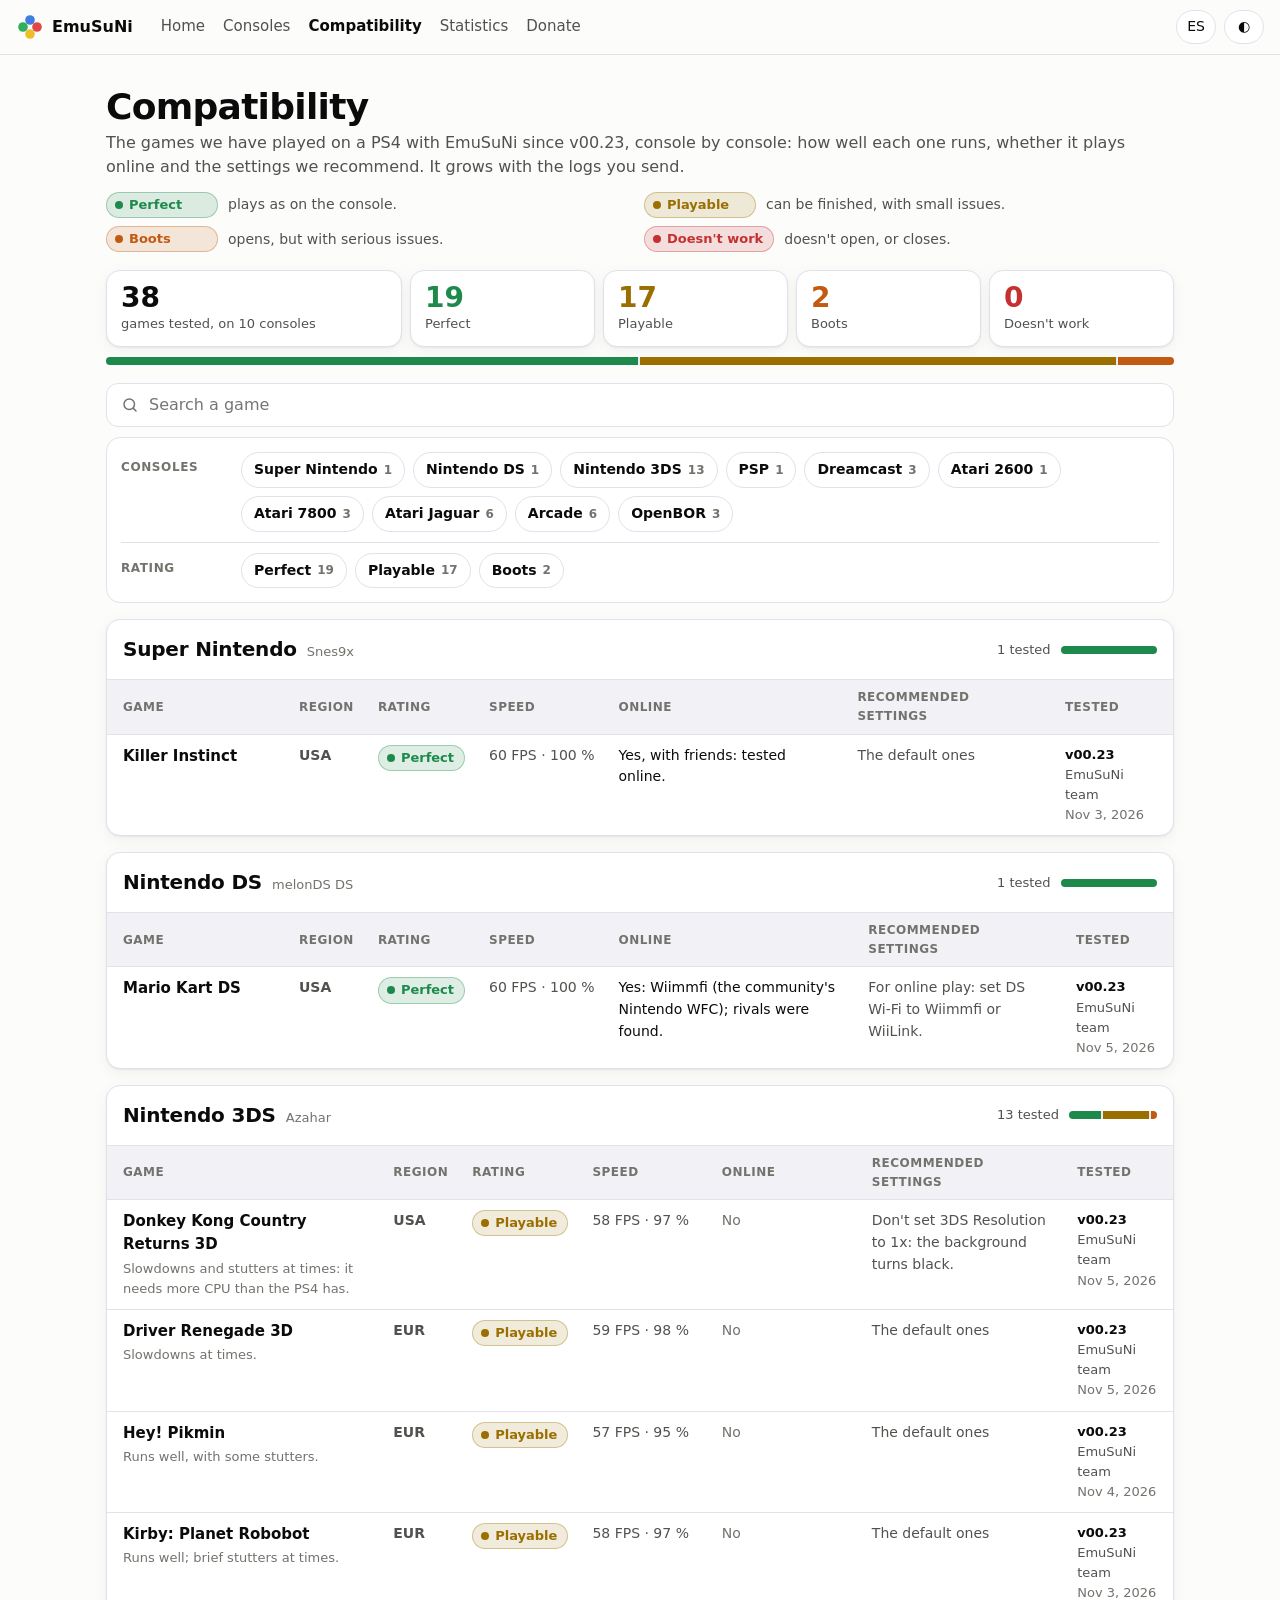
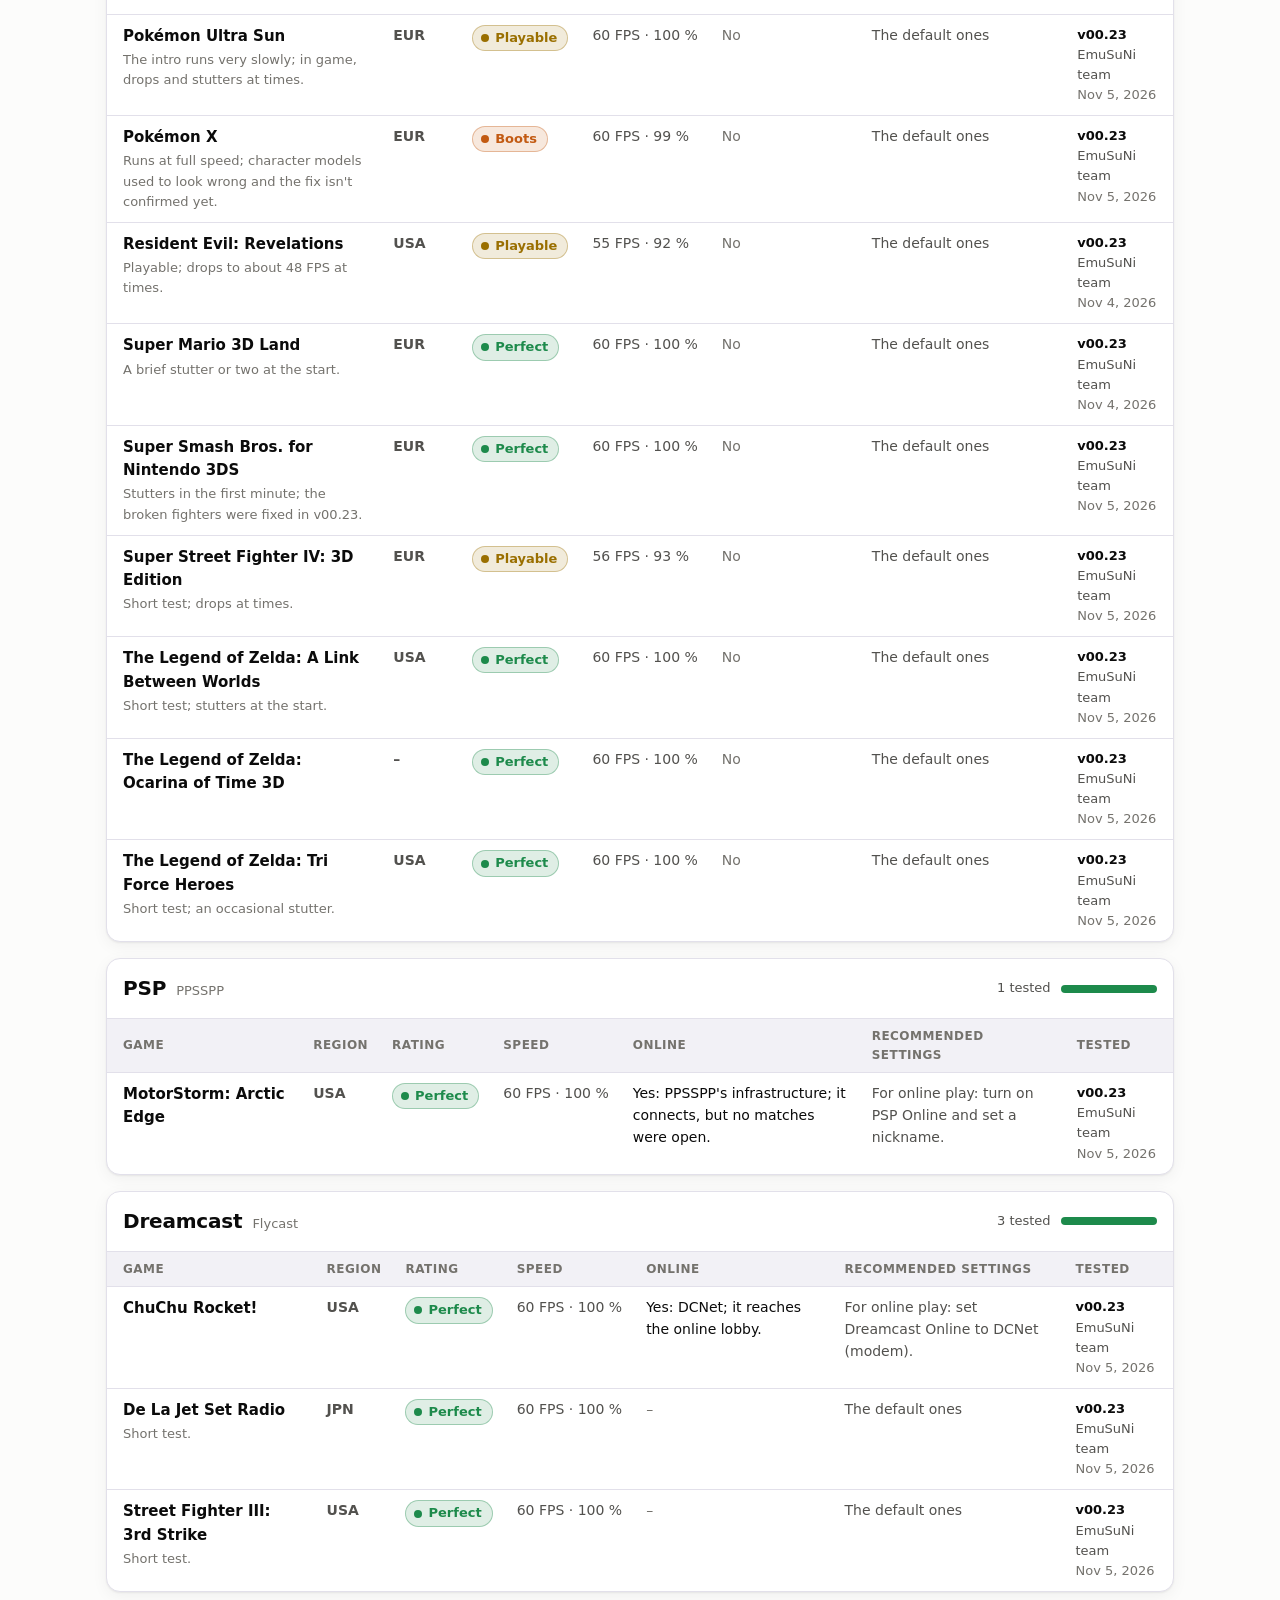
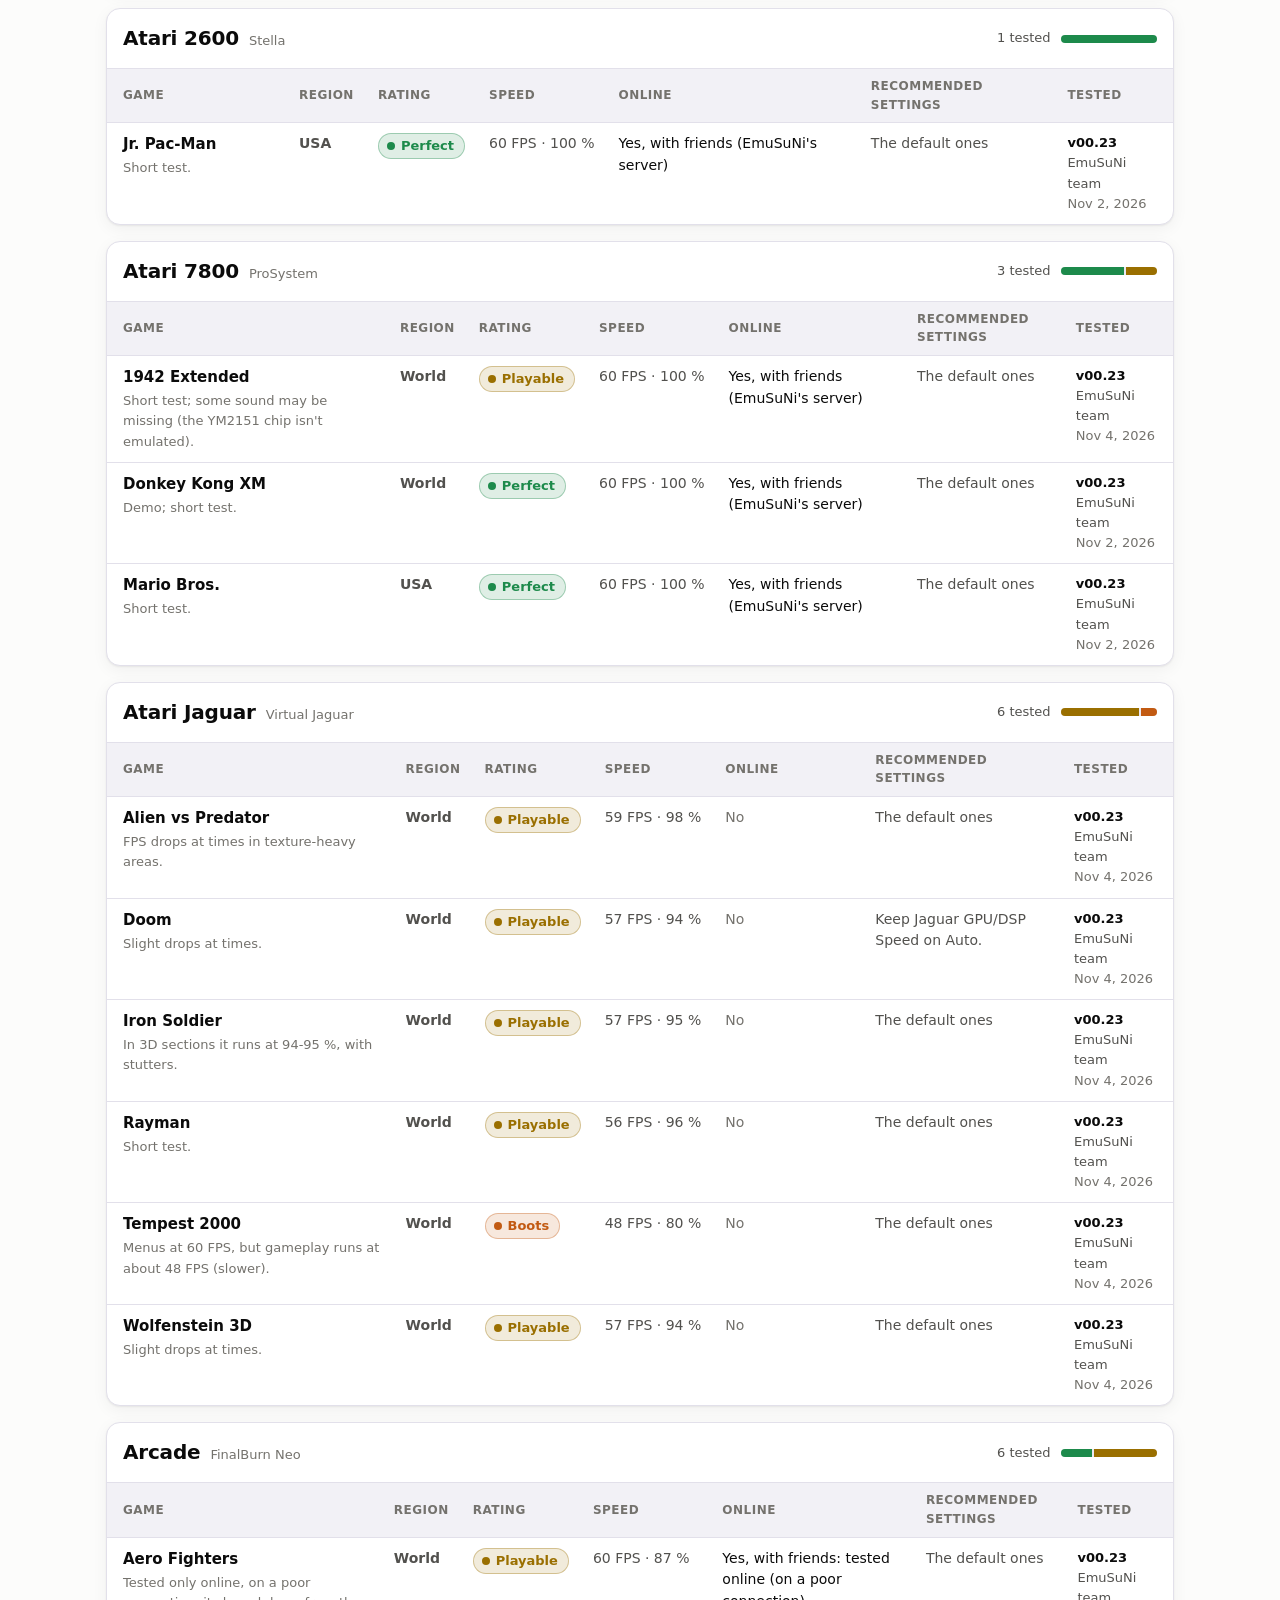
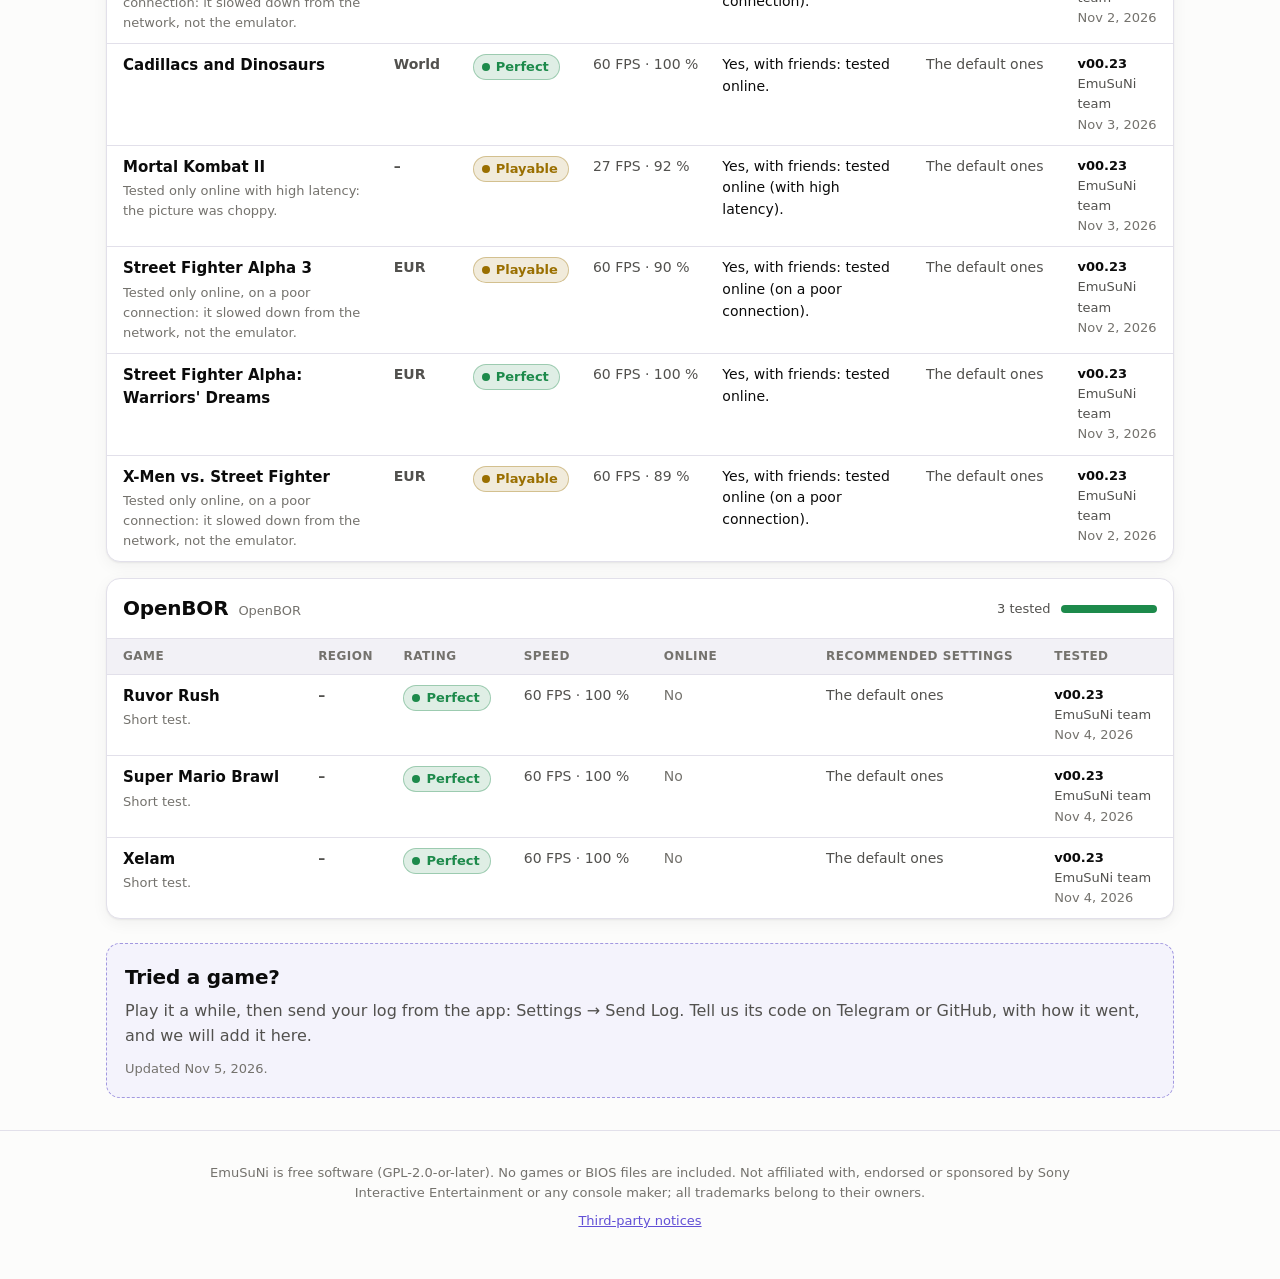
==== compat.html @ 51555253 "Website for v00.23: console by console, every feature, Compatibility page Co-Authored-By: Claude Opu" ====
<!doctype html>
<html lang="en">
<head>
  <meta charset="utf-8">
  <meta name="viewport" content="width=device-width, initial-scale=1">
  <title>EmuSuNi compatibility</title>
  <meta name="description" content="Which games EmuSuNi plays well on a PS4, console by console: tested games, their region, a rating and the recommended settings.">
  <meta name="color-scheme" content="light dark">
  <link rel="icon" href="favicon.svg" type="image/svg+xml">
  <link rel="stylesheet" href="style.css">
</head>
<body>
  <a class="skip" href="#main" data-i18n="skip">Skip to content</a>
  <header class="top">
    <a class="brand" href="./" aria-label="EmuSuNi">
      <svg class="logo" viewBox="0 0 64 64" aria-hidden="true"><circle cx="32" cy="16" r="11" fill="#3f7de0"/><circle cx="16" cy="32" r="11" fill="#2fae5e"/><circle cx="48" cy="32" r="11" fill="#e04848"/><circle cx="32" cy="48" r="11" fill="#eebd2a"/></svg>
      <span>EmuSuNi</span>
    </a>
    <nav class="nav" aria-label="Pages">
      <a href="./" data-i18n="nav_home">Home</a>
      <a href="./#systems" data-i18n="nav_systems">Consoles</a>
      <a href="compat.html" class="tab active" aria-current="page" data-i18n="nav_compat">Compatibility</a>
      <a href="stats.html" class="tab" data-i18n="nav_stats">Statistics</a>
      <a href="./#donate" data-i18n="nav_donate">Donate</a>
    </nav>
    <div class="switches">
      <button type="button" id="lang" class="pill" aria-label="Español / English">ES</button>
      <button type="button" id="theme" class="pill" aria-label="Light or dark">◐</button>
    </div>
  </header>

  <main id="main" class="compat-page">
    <section class="band">
      <h1 class="page-title" data-i18n="cp_title">Compatibility</h1>
      <p class="note" data-i18n="cp_sub">The games we have played on a PS4 with EmuSuNi, console by console.</p>
      <ul class="cp-legend" aria-label="Ratings">
        <li><span class="cp-badge perfect" data-i18n="cp_r_perfect">Perfect</span><span data-i18n="cp_d_perfect">Plays as on the console.</span></li>
        <li><span class="cp-badge playable" data-i18n="cp_r_playable">Playable</span><span data-i18n="cp_d_playable">Can be finished, with small issues.</span></li>
        <li><span class="cp-badge boots" data-i18n="cp_r_boots">Boots</span><span data-i18n="cp_d_boots">Opens, with serious issues.</span></li>
        <li><span class="cp-badge broken" data-i18n="cp_r_broken">Doesn't work</span><span data-i18n="cp_d_broken">Doesn't open, or closes.</span></li>
      </ul>
      <div class="cp-summary" id="cp-summary" aria-live="polite"></div>
      <div class="cp-tools">
        <label class="cp-search">
          <svg viewBox="0 0 24 24" aria-hidden="true"><circle cx="11" cy="11" r="7"/><path d="M20 20l-3.5-3.5"/></svg>
          <input type="search" id="cp-q" autocomplete="off" data-i18n-placeholder="cp_search" placeholder="Search a game">
        </label>
        <div class="cp-filters">
          <div class="cp-frow"><span class="cp-flabel" data-i18n="cp_f_consoles">Consoles</span><div class="sys-filters" id="cp-consoles" role="group"></div></div>
          <div class="cp-frow"><span class="cp-flabel" data-i18n="cp_f_ratings">Rating</span><div class="sys-filters" id="cp-ratings" role="group"></div></div>
          <button type="button" class="cp-clear" id="cp-clear" hidden data-i18n="cp_clear">Clear filters</button>
        </div>
      </div>
      <p class="note notice" id="cp-state" data-i18n="cp_loading">Loading…</p>
      <div id="cp-list" class="cp-list"></div>
      <div class="cp-help">
        <h2 data-i18n="cp_help_title">Tried a game?</h2>
        <p data-i18n="cp_help">Play it a while, then send your log from the app: Settings → Send Log. Tell us its code on Telegram or GitHub, with how it went, and we will add it here.</p>
        <p class="note small" id="cp-updated"></p>
      </div>
    </section>
  </main>

  <footer class="foot">
    <p data-i18n="disclaimer">EmuSuNi is free software (GPL-2.0-or-later). No games or BIOS files are included. Not affiliated with Sony.</p>
    <p>
      <a href="https://github.com/arturofuentes1988/EmuSuNi/blob/main/THIRD_PARTY_NOTICES.md" data-i18n="notices">Third-party notices</a>
    </p>
  </footer>
  <script src="strings.js" defer></script>
  <script src="common.js" defer></script>
  <script src="compat.js" defer></script>
</body>
</html>
---- style.css ----
/* EmuSuNi's page: mobile first, light and dark (the system's, or the ◐ button's), no web fonts. */
:root {
  color-scheme: light;
  --bg: #fcfcfb;
  --bg-2: #f2f1f6;
  --card: #ffffff;
  --line: #e2e0ea;
  --text: #0b0b0b;
  --text-2: #52514e;
  --muted: #74726d;
  --accent: #6250d6;       /* buttons, links, the charts' one series (validated: contrast >= 3:1) */
  --accent-ink: #ffffff;
  --track: #ebe9f3;
  --shadow: 0 1px 2px rgb(0 0 0 / 6%), 0 4px 16px rgb(0 0 0 / 5%);
}
@media (prefers-color-scheme: dark) {
  :root:not([data-theme="light"]) {
    color-scheme: dark;
    --bg: #121216;
    --bg-2: #18181d;
    --card: #1a1a19;
    --line: #2c2b33;
    --text: #f0efec;
    --text-2: #c3c2b7;
    --muted: #9a998f;
    --accent: #9085e9;
    --accent-ink: #0b0b0b;
    --track: #2a2930;
    --shadow: none;
  }
}
:root[data-theme="dark"] {
  color-scheme: dark;
  --bg: #121216;
  --bg-2: #18181d;
  --card: #1a1a19;
  --line: #2c2b33;
  --text: #f0efec;
  --text-2: #c3c2b7;
  --muted: #9a998f;
  --accent: #9085e9;
  --accent-ink: #0b0b0b;
  --track: #2a2930;
  --shadow: none;
}

* { box-sizing: border-box; }
html { scroll-behavior: smooth; }
body {
  margin: 0;
  background: var(--bg);
  color: var(--text);
  font: 16px/1.55 system-ui, -apple-system, "Segoe UI", Roboto, "Helvetica Neue", Arial, sans-serif;
  -webkit-text-size-adjust: 100%;
}
a { color: var(--accent); }
img { max-width: 100%; height: auto; display: block; }
code { font: 0.9em ui-monospace, SFMono-Regular, Menlo, Consolas, monospace; background: var(--bg-2); padding: 0.1em 0.3em; border-radius: 4px; overflow-wrap: anywhere; }
.skip { position: absolute; left: -999px; }
.skip:focus { left: 16px; top: 8px; z-index: 10; background: var(--card); padding: 8px; }

/* Header */
.top {
  position: sticky; top: 0; z-index: 5;
  display: flex; align-items: center; gap: 12px;
  padding: 10px 16px;
  background: color-mix(in srgb, var(--bg) 88%, transparent);
  backdrop-filter: blur(8px);
  border-bottom: 1px solid var(--line);
}
.brand { display: flex; align-items: center; gap: 8px; color: var(--text); text-decoration: none; font-weight: 700; }
.logo { width: 28px; height: 28px; }
.nav { display: none; gap: 18px; margin-left: 16px; }
.nav a { color: var(--text-2); text-decoration: none; font-size: 15px; }
.nav a:hover { color: var(--text); }
.switches { margin-left: auto; display: flex; gap: 8px; }
.pill {
  min-width: 40px; height: 34px; padding: 0 10px;
  border: 1px solid var(--line); border-radius: 999px;
  background: var(--card); color: var(--text); font: inherit; font-size: 14px; cursor: pointer;
}
.pill:focus-visible, .button:focus-visible, .more:focus-visible { outline: 2px solid var(--accent); outline-offset: 2px; }

/* Hero */
.hero { text-align: center; padding: 40px 16px 32px; max-width: 760px; margin: 0 auto; }
.hero-logo { width: 88px; height: 88px; margin: 0 auto 4px; filter: drop-shadow(0 6px 18px rgb(98 80 214 / 25%)); }
h1 { font-size: 44px; line-height: 1.1; margin: 8px 0; letter-spacing: -0.02em; }
.tagline { font-size: 20px; font-weight: 600; margin: 8px 0; }
.sub { color: var(--text-2); margin: 8px 0 20px; }
.cta { display: flex; flex-wrap: wrap; justify-content: center; gap: 12px; }
.button {
  display: inline-flex; align-items: center; gap: 6px;
  padding: 12px 22px; border-radius: 12px;
  background: var(--accent); color: var(--accent-ink);
  font-weight: 700; text-decoration: none; font-size: 18px;
}
.button.ghost { background: transparent; color: var(--text); border: 1px solid var(--line); font-weight: 600; }
.meta { color: var(--muted); font-size: 14px; margin-top: 12px; }
.meta span + span::before { content: " · "; }

/* Sections */
.band { padding: 32px 16px; max-width: 1100px; margin: 0 auto; }
h2 { font-size: 28px; margin: 0 0 16px; letter-spacing: -0.01em; }
h3 { font-size: 18px; margin: 0 0 8px; }
.cards { display: grid; gap: 12px; grid-template-columns: 1fr; }
.card, .panel, .tile {
  background: var(--card); border: 1px solid var(--line); border-radius: 14px; box-shadow: var(--shadow);
}
.card { padding: 16px; }
.card p { margin: 0; color: var(--text-2); font-size: 15px; }
.consoles-title { margin-top: 24px; }
.consoles { list-style: none; padding: 0; margin: 0; display: grid; gap: 8px; grid-template-columns: repeat(2, minmax(0, 1fr)); }
.consoles li {
  background: var(--bg-2); border-radius: 10px; padding: 8px 10px; font-size: 14px;
  display: flex; flex-direction: column;
}
.consoles li b { font-size: 15px; }
.consoles li span { color: var(--muted); font-size: 12px; }
.shots { display: grid; gap: 12px; grid-template-columns: 1fr; }
.shots figure { margin: 0; }
.shots img { border-radius: 12px; border: 1px solid var(--line); }
.shots figcaption { color: var(--muted); font-size: 14px; margin-top: 6px; }

/* Statistics */
.note { color: var(--text-2); margin: 0 0 12px; }
.note.small { font-size: 13px; color: var(--muted); margin-top: 12px; }
.tiles { display: grid; gap: 12px; grid-template-columns: 1fr; margin-bottom: 12px; }
.tile { padding: 16px; display: flex; flex-direction: column; }
.tile-value { font-size: 40px; font-weight: 800; line-height: 1.1; font-variant-numeric: tabular-nums; }
.tile-label { color: var(--text-2); font-size: 14px; }
.grid { display: grid; gap: 12px; grid-template-columns: 1fr; }
.panel { padding: 16px; min-width: 0; }
.bars { list-style: none; padding: 0; margin: 0; }
.bars li { display: grid; grid-template-columns: minmax(0, 1fr) auto; gap: 2px 8px; align-items: center; padding: 5px 0; font-size: 14px; }
.bars .label { overflow: hidden; text-overflow: ellipsis; white-space: nowrap; }
.bars .value { color: var(--text-2); font-variant-numeric: tabular-nums; }
.bars .track { display: block; grid-column: 1 / -1; height: 8px; background: var(--track); border-radius: 4px; overflow: hidden; }
.bars .fill { display: block; height: 100%; background: var(--accent); border-radius: 0 4px 4px 0; min-width: 2px; }
.games { margin: 0; padding-left: 22px; }
.games li { padding: 4px 0; font-size: 14px; }
.games .console { color: var(--muted); font-size: 12px; margin-left: 4px; }
.games .hours { color: var(--text-2); font-variant-numeric: tabular-nums; float: right; }
.more { margin-top: 8px; background: none; border: 1px solid var(--line); color: var(--text); border-radius: 8px; padding: 6px 12px; font: inherit; font-size: 14px; cursor: pointer; }
.empty { color: var(--muted); font-size: 14px; margin: 4px 0; }
table.rooms { width: 100%; border-collapse: collapse; font-size: 14px; }
table.rooms th, table.rooms td { text-align: left; padding: 6px 4px; border-bottom: 1px solid var(--line); }
table.rooms th { color: var(--muted); font-weight: 600; font-size: 12px; }
.chart { position: relative; width: 100%; }
.chart svg { display: block; width: 100%; height: auto; overflow: visible; }
.chart .grid-line { stroke: var(--line); stroke-width: 1; }
.chart .axis-text { fill: var(--muted); font-size: 11px; }
.chart .line { fill: none; stroke: var(--accent); stroke-width: 2; stroke-linejoin: round; stroke-linecap: round; }
.chart .area { fill: var(--accent); opacity: 0.12; }
.chart .dot { fill: var(--accent); stroke: var(--card); stroke-width: 2; }
.chart .cross { stroke: var(--muted); stroke-width: 1; stroke-dasharray: 3 3; }
.tooltip {
  position: fixed; z-index: 20; pointer-events: none;
  background: var(--card); color: var(--text); border: 1px solid var(--line); border-radius: 8px;
  padding: 6px 10px; font-size: 13px; box-shadow: var(--shadow); white-space: nowrap;
}

/* Install, FAQ, footer */
.steps { padding-left: 22px; margin: 0; }
.steps li { margin: 8px 0; }
.warning { background: var(--bg-2); border-left: 4px solid var(--accent); padding: 10px 14px; border-radius: 8px; }
details { background: var(--card); border: 1px solid var(--line); border-radius: 12px; padding: 12px 16px; margin: 8px 0; }
summary { cursor: pointer; font-weight: 600; }
details p { color: var(--text-2); margin: 8px 0 0; }
.links { margin-top: 16px; }
.donate { text-align: center; }
.donate > p { max-width: 640px; margin: 8px auto 16px; }
.donate .donate-note { color: var(--muted); font-size: 14px; margin-top: 12px; }
.donate .donate-sub { font-size: 18px; margin: 28px 0 12px; }
.foot { border-top: 1px solid var(--line); padding: 24px 16px 40px; color: var(--muted); font-size: 13px; text-align: center; }
.foot p { max-width: 900px; margin: 8px auto; }

@media (min-width: 640px) {
  .cards { grid-template-columns: repeat(2, minmax(0, 1fr)); }
  .consoles { grid-template-columns: repeat(4, minmax(0, 1fr)); }
  .tiles { grid-template-columns: repeat(3, minmax(0, 1fr)); }
  .shots { grid-template-columns: repeat(3, minmax(0, 1fr)); }
  h1 { font-size: 56px; }
}
@media (min-width: 900px) {
  .nav { display: flex; }
  .cards { grid-template-columns: repeat(4, minmax(0, 1fr)); }
  .consoles { grid-template-columns: repeat(5, minmax(0, 1fr)); }
  .grid { grid-template-columns: repeat(2, minmax(0, 1fr)); }
  .panel.wide { grid-column: 1 / -1; }
}
@media (prefers-reduced-motion: reduce) { html { scroll-behavior: auto; } }
@media (forced-colors: active) { .bars .fill { background: CanvasText; } }

/* ---- 00.23: the statistics page, the Online tab's rankings and profiles ---- */
.sr { position: absolute; width: 1px; height: 1px; overflow: hidden; clip: rect(0 0 0 0); white-space: nowrap; }
.nav a.tab.active { color: var(--text); font-weight: 700; }
.nav-mobile { display: inline-flex; align-items: center; text-decoration: none; color: var(--text); font-size: 14px; }
@media (min-width: 900px) { .nav-mobile { display: none; } }
a.tile { text-decoration: none; color: var(--text); }
a.tile:hover { border-color: var(--accent); }
.more-link { text-align: center; margin: 12px 0 0; }
.more-link a { font-weight: 600; text-decoration: none; }
.page-title { font-size: 36px; margin: 0 0 4px; }
.notice:empty { display: none; }
.panel h2 { font-size: 18px; margin: 0 0 10px; }
.panel h2.second { margin-top: 20px; }
.panel h3 { font-size: 15px; margin: 16px 0 6px; color: var(--text-2); }
.band.grid { display: grid; gap: 12px; grid-template-columns: 1fr; padding-top: 0; }
.panel-head { display: flex; flex-wrap: wrap; align-items: center; justify-content: space-between; gap: 8px; margin-bottom: 8px; }
.panel-head h2 { margin: 0; }
.segmented { display: inline-flex; border: 1px solid var(--line); border-radius: 10px; overflow: hidden; }
.seg { background: var(--card); color: var(--text-2); border: 0; padding: 6px 12px; font: inherit; font-size: 14px; cursor: pointer; }
.seg + .seg { border-left: 1px solid var(--line); }
.seg.on { background: var(--accent); color: var(--accent-ink); }
.seg:focus-visible, .choice:focus-visible, .code-input:focus-visible { outline: 2px solid var(--accent); outline-offset: 2px; }
.choice { margin: 4px 0 10px; padding: 6px 10px; border-radius: 8px; border: 1px solid var(--line); background: var(--card); color: var(--text); font: inherit; max-width: 100%; }
.chip { display: inline-block; padding: 2px 8px; border-radius: 999px; font-size: 12px; background: var(--track); color: var(--text-2); }
.chip.playing { background: var(--accent); color: var(--accent-ink); }
table.ranking td.rank { color: var(--muted); width: 2em; font-variant-numeric: tabular-nums; }
.chart .bar { fill: var(--accent); }
.map svg { display: block; width: 100%; height: auto; }
.map .country { fill: var(--track); stroke: var(--card); stroke-width: 0.6; }
.map .country.on { fill: var(--accent); }
.map .country.s1 { fill-opacity: 0.25; }
.map .country.s2 { fill-opacity: 0.42; }
.map .country.s3 { fill-opacity: 0.6; }
.map .country.s4 { fill-opacity: 0.8; }
.map .country.s5 { fill-opacity: 1; }
.map .country:hover { stroke: var(--text); stroke-width: 1; }
.legend { display: flex; align-items: center; gap: 8px; font-size: 12px; color: var(--muted); margin-top: 6px; }
.legend .ramp { width: 120px; height: 8px; border-radius: 4px; background: linear-gradient(90deg, color-mix(in srgb, var(--accent) 25%, var(--card)), var(--accent)); }
.code-form { display: flex; gap: 8px; flex-wrap: wrap; margin: 8px 0 12px; }
.code-input { flex: 1 1 220px; min-width: 0; padding: 10px 12px; border-radius: 10px; border: 1px solid var(--line); background: var(--card); color: var(--text); font: 600 16px ui-monospace, SFMono-Regular, Menlo, Consolas, monospace; letter-spacing: 0.05em; text-transform: uppercase; }
.button.small { padding: 10px 18px; font-size: 16px; border: 0; cursor: pointer; }
.profile-head { display: flex; flex-direction: column; gap: 2px; margin-bottom: 12px; }
.profile-head strong { font-size: 20px; }
.tiles.five { grid-template-columns: repeat(2, minmax(0, 1fr)); }
.tiles.five .tile-value { font-size: 30px; }
@media (min-width: 640px) { .tiles.five { grid-template-columns: repeat(3, minmax(0, 1fr)); } }
@media (min-width: 900px) {
  .band.grid { grid-template-columns: repeat(2, minmax(0, 1fr)); }
  .band.grid .panel.wide { grid-column: 1 / -1; }
  .tiles.five { grid-template-columns: repeat(5, minmax(0, 1fr)); }
}

/* ---- Phones (04-11): the sections' menu as a row under the header that slides sideways, the home page's three
   numbers side by side, a wide table scrolling inside its panel, and a section's title clear of the sticky header. ---- */
section[id], .panel[id] { scroll-margin-top: 100px; }
.panel { overflow-x: auto; }
@media (max-width: 899px) {
  .top { flex-wrap: wrap; row-gap: 4px; padding-bottom: 4px; }
  .nav {
    display: flex; order: 3; flex: 0 0 100%; margin-left: 0; gap: 22px;
    overflow-x: auto; white-space: nowrap; scrollbar-width: none; -webkit-overflow-scrolling: touch;
    padding-right: 24px;  /* (the last link clear of the fade) */
    -webkit-mask-image: linear-gradient(to right, #000 88%, transparent);
    mask-image: linear-gradient(to right, #000 88%, transparent);  /* a hint that it slides */
  }
  .nav::-webkit-scrollbar { display: none; }
  .nav a { font-size: 15px; padding: 6px 0; }
  .nav-mobile { display: none; }
}
@media (max-width: 639px) {
  h1 { font-size: 40px; }
  .hero { padding: 28px 16px 24px; }
  .band { padding: 24px 16px; }
  .live .tiles { grid-template-columns: repeat(3, minmax(0, 1fr)); gap: 8px; }
  .live .tile { padding: 12px 10px; }
  .live .tile-value { font-size: clamp(19px, 6.6vw, 26px); }  /* ("16.731" inside its third at 320 px) */
  .live .tile-label { font-size: 12px; line-height: 1.3; }
  .button { font-size: 17px; }
  .tiles.five .tile:last-child:nth-child(odd) { grid-column: 1 / -1; }  /* (the fifth number across the row) */
}

/* ---- (00.95) No players counted yet (the published versions only, from v00.23): a note, the downloads' number
   alone - not stretched across the row - and the players' sections hidden (hidden wins over their display). ---- */
[hidden] { display: none !important; }
.tiles.solo, .tiles.five.solo, .live .tiles.solo { grid-template-columns: minmax(0, 1fr); max-width: 320px; }

/* ---- (v00.23) Console by console (#systems: a card per console, home.js) and every feature (#every). ---- */
.sys-legend { margin: 0 0 16px; padding-left: 20px; color: var(--text-2); font-size: 15px; }
.sys-legend li { margin: 4px 0; }
.systems { display: grid; gap: 12px; grid-template-columns: 1fr; }
.sys h3 { margin: 0; }
.sys .emu { margin: 0 0 10px; color: var(--muted); font-size: 13px; }
.sys dl { display: grid; grid-template-columns: max-content minmax(0, 1fr); gap: 4px 12px; margin: 0; font-size: 14px; }
.sys dt { color: var(--muted); }
.sys dd { margin: 0; color: var(--text); overflow-wrap: anywhere; }
.sys dd.off { color: var(--muted); }
.sys .sys-note { margin: 10px 0 0; padding-top: 8px; border-top: 1px solid var(--line); color: var(--text-2); font-size: 13px; }
.every .panel h3 { font-size: 17px; margin: 0 0 8px; color: var(--text); }
.feature-list { margin: 0; padding-left: 20px; }
.feature-list li { margin: 5px 0; color: var(--text-2); font-size: 15px; }
@media (min-width: 640px) { .systems { grid-template-columns: repeat(2, minmax(0, 1fr)); } }
@media (min-width: 900px) { .systems { grid-template-columns: repeat(3, minmax(0, 1fr)); } }
/* ---- (v00.23, v2) The console cards: a head with the online badge, the server box, a table inside. ---- */
.sys-filters { display: flex; flex-wrap: wrap; gap: 8px; margin: 0 0 16px; }
.sys-filter { display: inline-flex; align-items: center; gap: 6px; padding: 6px 12px; border-radius: 999px;
  border: 1px solid var(--line); background: var(--card); color: var(--text); font: inherit; font-size: 14px;
  font-weight: 600; cursor: pointer; }
.sys-filter .n { font-size: 12px; font-weight: 600; color: var(--muted); }
.sys-filter.on { background: var(--accent); border-color: var(--accent); color: var(--accent-ink); }
.sys-filter.on .n { color: inherit; opacity: .8; }
.sys-filter:focus-visible { outline: 2px solid var(--accent); outline-offset: 2px; }
.sys2 { display: flex; flex-direction: column; gap: 12px; padding: 0; overflow: hidden; }
.sys2-head { display: flex; align-items: flex-start; justify-content: space-between; gap: 10px; padding: 14px 16px 0; }
.sys2-head h3 { margin: 0; font-size: 18px; }
.sys2-head .emu { margin: 2px 0 0; color: var(--muted); font-size: 13px; }
.sys2-badge { flex: none; padding: 3px 10px; border-radius: 999px; font-size: 12px; font-weight: 700;
  background: var(--track); color: var(--muted); white-space: nowrap; }
.sys2-badge.on { background: var(--accent); color: var(--accent-ink); }
.sys2-online { margin: 0 16px; padding: 10px 12px; border-radius: 10px; background: var(--bg-2);
  border-left: 3px solid var(--accent); }
.sys2-online p { margin: 0; }
.sys2-online .srv { display: flex; flex-wrap: wrap; align-items: baseline; gap: 6px; color: var(--text); font-size: 15px; }
.sys2-online .kind { font-size: 11px; font-weight: 700; text-transform: uppercase; letter-spacing: .04em;
  padding: 1px 6px; border-radius: 4px; border: 1px solid var(--line); color: var(--text-2); }
.sys2-online.own .kind { border-color: var(--accent); color: var(--accent); }
.sys2-online .how { margin-top: 4px; color: var(--text-2); font-size: 13px; }
.sys2-t { width: 100%; border-collapse: collapse; font-size: 14px; }
.sys2-t th, .sys2-t td { padding: 7px 16px; border-top: 1px solid var(--line); text-align: left; vertical-align: top; }
.sys2-t th { width: 44%; color: var(--muted); font-weight: 500; }
.sys2-t td { color: var(--text); overflow-wrap: anywhere; }
.sys2-t tr:nth-child(even) th, .sys2-t tr:nth-child(even) td { background: var(--bg-2); }
.sys2 .mark { display: inline-flex; align-items: center; gap: 6px; }
.sys2 .mark .yes, .sys2 .mark .no { display: inline-grid; place-items: center; width: 18px; height: 18px;
  border-radius: 50%; font-size: 11px; font-weight: 800; }
.sys2 .mark .yes { background: var(--accent); color: var(--accent-ink); }
.sys2 .mark .no { background: var(--track); color: var(--muted); }
.sys2 .pips { display: inline-flex; align-items: center; gap: 3px; }
.sys2 .pips i { width: 9px; height: 9px; border-radius: 50%; background: var(--track); }
.sys2 .pips i.full { background: var(--accent); }
.sys2 .pips span { margin-left: 5px; }
.sys2 .files { display: flex; flex-wrap: wrap; gap: 4px; }
.sys2 .files code { padding: 1px 6px; border-radius: 4px; background: var(--track); font-size: 12px; color: var(--text-2); }
.sys2 .files .zip { font-size: 12px; color: var(--muted); }
.sys2 .sys-note { margin: auto 0 0; padding: 10px 16px 14px; border-top: 1px solid var(--line); color: var(--text-2); font-size: 13px; }
.sys2 .sys2-t + .sys-note { margin-top: -12px; }
.sys2 > .sys2-t:last-child { margin-bottom: 4px; }
/* ---- (v00.23, v3) The version under the title; every feature as small cards in five groups. ---- */
.hero-ver { margin: 2px 0 10px; }
.ver-badge { display: inline-flex; align-items: center; gap: 8px; padding: 5px 12px 5px 5px; border-radius: 999px;
  border: 1px solid var(--line); background: var(--card); color: var(--text-2); font-size: 14px; font-weight: 600;
  text-decoration: none; }
.ver-badge b { padding: 2px 10px; border-radius: 999px; background: var(--accent); color: var(--accent-ink); font-size: 14px; }
.ver-badge:hover { color: var(--text); border-color: var(--accent); }
.ver-badge:focus-visible { outline: 2px solid var(--accent); outline-offset: 2px; }
.every2 { display: grid; gap: 16px; grid-template-columns: minmax(0, 1fr); }
.ev-group { background: var(--card); border: 1px solid var(--line); border-radius: 14px; box-shadow: var(--shadow); padding: 16px; min-width: 0; }
.ev-head { display: flex; align-items: center; gap: 12px; margin-bottom: 14px; }
.ev-head h3 { margin: 0; font-size: 19px; color: var(--text); }
.ev-icon { flex: none; display: grid; place-items: center; width: 40px; height: 40px; border-radius: 12px;
  background: color-mix(in srgb, var(--accent) 16%, transparent); color: var(--accent); }
.ev-icon svg { width: 22px; height: 22px; fill: none; stroke: currentColor; stroke-width: 1.8; stroke-linecap: round; stroke-linejoin: round; }
.ev-count { margin-left: auto; flex: none; padding: 2px 10px; border-radius: 999px; background: var(--track); color: var(--text-2); font-size: 12px; font-weight: 600; }
.ev-list { list-style: none; margin: 0; padding: 0; display: grid; gap: 8px; grid-template-columns: minmax(0, 1fr); }
.ev-list li { display: flex; align-items: flex-start; gap: 10px; padding: 10px 12px; border-radius: 10px; background: var(--bg-2);
  border: 1px solid transparent; font-size: 14px; line-height: 1.45; color: var(--text-2); min-width: 0; }
.ev-list li:hover { border-color: var(--line); }
.ev-list .ck { flex: none; display: grid; place-items: center; width: 18px; height: 18px; margin-top: 1px; border-radius: 50%;
  background: var(--accent); color: var(--accent-ink); font-size: 11px; font-weight: 800; }
.ev-list .tx { min-width: 0; overflow-wrap: anywhere; }
.ev-list .tx b { display: block; color: var(--text); font-size: 15px; margin-bottom: 1px; }
@media (min-width: 640px) { .ev-list { grid-template-columns: repeat(2, minmax(0, 1fr)); } }
@media (min-width: 1000px) { .ev-list { grid-template-columns: repeat(3, minmax(0, 1fr)); } }
/* (v3) Phones: the sections' menu wraps in rows (nothing hidden past the edge); the chips and tables fit. */
@media (max-width: 899px) {
  .nav { flex-wrap: wrap; white-space: normal; overflow-x: visible; gap: 4px 16px; padding-right: 0;
    -webkit-mask-image: none; mask-image: none; }
  .nav a { padding: 4px 0; font-size: 14px; }
  section[id], .panel[id] { scroll-margin-top: 130px; }
}
@media (max-width: 639px) {
  .sys-filters { gap: 6px; }
  .sys-filter { padding: 5px 10px; font-size: 13px; }
  .sys2-t th { width: 46%; }
  .sys2-t th, .sys2-t td { padding: 7px 12px; }
  .sys2-head, .sys2 .sys-note { padding-left: 12px; padding-right: 12px; }
  .sys2-online { margin: 0 12px; }
  .ev-group { padding: 14px 12px; }
  .ev-head h3 { font-size: 17px; }
  .tagline { font-size: 18px; }
}
@media (max-width: 360px) {
  h1 { font-size: 34px; }
  .button { padding: 11px 16px; font-size: 16px; }
  .ev-count { display: none; }
}
/* ---- (v00.23, v4) Everything in one app: a bento of cards with icons, the online card first and large; the
   consoles by maker. ---- */
.bento { display: grid; gap: 12px; grid-template-columns: minmax(0, 1fr); }
.ft { display: flex; gap: 14px; align-items: flex-start; padding: 16px; min-width: 0;
  background: var(--card); border: 1px solid var(--line); border-radius: 14px; box-shadow: var(--shadow); }
.ft-icon { flex: none; display: grid; place-items: center; width: 42px; height: 42px; border-radius: 12px;
  background: color-mix(in srgb, var(--accent) 16%, transparent); color: var(--accent); }
.ft-icon svg { width: 22px; height: 22px; fill: none; stroke: currentColor; stroke-width: 1.8; stroke-linecap: round; stroke-linejoin: round; }
.ft-body { min-width: 0; }
.ft h3 { margin: 2px 0 4px; font-size: 17px; }
.ft p { margin: 0; color: var(--text-2); font-size: 14px; line-height: 1.5; }
.ft-hero { flex-direction: column; gap: 12px; padding: 20px;
  background: linear-gradient(150deg, color-mix(in srgb, var(--accent) 22%, var(--card)), var(--card) 70%);
  border-color: color-mix(in srgb, var(--accent) 40%, var(--line)); }
.ft-hero .ft-icon { width: 52px; height: 52px; border-radius: 14px; background: var(--accent); color: var(--accent-ink); }
.ft-hero .ft-icon svg { width: 28px; height: 28px; }
.ft-hero h3 { font-size: 24px; margin-bottom: 6px; }
.ft-hero p { font-size: 15px; }
.ft-hero .ft-sub { margin: 14px 0 6px; font-size: 12px; font-weight: 700; text-transform: uppercase; letter-spacing: .05em; color: var(--muted); }
.ft-chips { display: flex; flex-wrap: wrap; gap: 6px; }
.ft-chip { display: inline-flex; align-items: baseline; gap: 6px; padding: 4px 10px; border-radius: 999px;
  background: var(--card); border: 1px solid var(--line); font-size: 13px; color: var(--text); }
.ft-chip span { color: var(--muted); font-size: 12px; }
.ft-link { display: inline-block; margin-top: 14px; color: var(--accent); font-weight: 700; text-decoration: none; }
.ft-link:hover { text-decoration: underline; }
@media (min-width: 640px) {
  .bento { grid-template-columns: repeat(2, minmax(0, 1fr)); }
  .ft-hero, .ft.wide { grid-column: span 2; }
}
@media (min-width: 1000px) {
  .bento { grid-template-columns: repeat(4, minmax(0, 1fr)); grid-auto-flow: row dense; }
  .ft-hero { grid-column: span 2; grid-row: span 2; }
  .ft:not(.ft-hero):not(.wide) { flex-direction: column; gap: 10px; }
}
.makers { display: grid; gap: 10px; grid-template-columns: minmax(0, 1fr); }
.maker { padding: 12px 14px; border-radius: 14px; background: var(--bg-2); border: 1px solid var(--line); min-width: 0; }
.maker-head { display: flex; align-items: center; gap: 8px; margin: 0 0 8px; font-size: 15px; }
.maker-head span { padding: 0 8px; border-radius: 999px; background: var(--track); color: var(--muted); font-size: 12px; font-weight: 600; }
.maker-list { list-style: none; margin: 0; padding: 0; display: grid; gap: 6px; grid-template-columns: repeat(auto-fill, minmax(140px, 1fr)); }
.maker-list li { display: flex; flex-direction: column; padding: 7px 10px; border-radius: 10px; background: var(--card);
  border: 1px solid var(--line); min-width: 0; }
.maker-list li b { font-size: 14px; overflow-wrap: anywhere; }
.maker-list li span { color: var(--muted); font-size: 12px; }
@media (min-width: 900px) { .makers { grid-template-columns: repeat(2, minmax(0, 1fr)); } }
@media (max-width: 359px) { .maker-list { grid-template-columns: repeat(2, minmax(0, 1fr)); } }
/* ---- (v00.23) The compatibility page (compat.html): the ratings' colours, a summary, filters, a table per console
   that turns into cards on phones. ---- */
:root { --r-perfect: #1d8a4b; --r-playable: #9a6f00; --r-boots: #c25a12; --r-broken: #c53030; }
@media (prefers-color-scheme: dark) {
  :root:not([data-theme="light"]) { --r-perfect: #4cc47f; --r-playable: #e3b341; --r-boots: #f0884a; --r-broken: #f06b6b; }
}
:root[data-theme="dark"] { --r-perfect: #4cc47f; --r-playable: #e3b341; --r-boots: #f0884a; --r-broken: #f06b6b; }
.cp-badge { display: inline-flex; align-items: center; gap: 6px; padding: 2px 10px 2px 8px; border-radius: 999px;
  font-size: 13px; font-weight: 700; white-space: nowrap; color: var(--rc); background: color-mix(in srgb, var(--rc) 14%, transparent);
  border: 1px solid color-mix(in srgb, var(--rc) 35%, transparent); }
.cp-badge::before { content: ""; width: 8px; height: 8px; border-radius: 50%; background: var(--rc); }
.perfect { --rc: var(--r-perfect); } .playable { --rc: var(--r-playable); } .boots { --rc: var(--r-boots); } .broken { --rc: var(--r-broken); }
.cp-legend { list-style: none; margin: 0 0 18px; padding: 0; display: grid; gap: 8px; grid-template-columns: minmax(0, 1fr); }
.cp-legend li { display: flex; align-items: center; gap: 10px; color: var(--text-2); font-size: 14px; }
.cp-legend .cp-badge { min-width: 112px; justify-content: flex-start; }
@media (min-width: 760px) { .cp-legend { grid-template-columns: repeat(2, minmax(0, 1fr)); } }
.cp-summary { margin: 0 0 18px; }
.cp-tiles { display: grid; gap: 8px; grid-template-columns: repeat(2, minmax(0, 1fr)); margin-bottom: 10px; }
.cp-tile { display: flex; flex-direction: column; padding: 12px 14px; border-radius: 14px; background: var(--card);
  border: 1px solid var(--line); box-shadow: var(--shadow); min-width: 0; }
.cp-tile b { font-size: 28px; line-height: 1.1; font-variant-numeric: tabular-nums; color: var(--rc, var(--text)); }
.cp-tile span { color: var(--text-2); font-size: 13px; }
.cp-tile.total { grid-column: 1 / -1; }
@media (min-width: 760px) { .cp-tiles { grid-template-columns: 1.6fr repeat(4, minmax(0, 1fr)); } .cp-tile.total { grid-column: auto; } }
.cp-bar { display: flex; height: 8px; border-radius: 999px; overflow: hidden; background: var(--track); gap: 2px; }
.cp-bar span { display: block; min-width: 4px; background: var(--rc); }
.cp-tools { display: grid; gap: 10px; margin: 0 0 16px; }
.cp-tools .sys-filters { margin: 0; }
.sys-filter.r-perfect.on, .sys-filter.r-playable.on, .sys-filter.r-boots.on, .sys-filter.r-broken.on { background: var(--rc); border-color: var(--rc); color: var(--bg); }
.sys-filter.r-perfect { --rc: var(--r-perfect); } .sys-filter.r-playable { --rc: var(--r-playable); }
.sys-filter.r-boots { --rc: var(--r-boots); } .sys-filter.r-broken { --rc: var(--r-broken); }
.cp-search { display: flex; align-items: center; gap: 8px; padding: 0 14px; height: 44px; border-radius: 12px;
  background: var(--card); border: 1px solid var(--line); }
.cp-search:focus-within { border-color: var(--accent); outline: 2px solid color-mix(in srgb, var(--accent) 35%, transparent); }
.cp-search svg { flex: none; width: 18px; height: 18px; fill: none; stroke: var(--muted); stroke-width: 2; stroke-linecap: round; }
.cp-search input { flex: 1; min-width: 0; border: 0; background: transparent; color: var(--text); font: inherit; font-size: 16px; outline: none; }
.cp-list { display: grid; gap: 16px; }
.cp-group { background: var(--card); border: 1px solid var(--line); border-radius: 14px; box-shadow: var(--shadow); overflow: hidden; min-width: 0; }
.cp-head { display: flex; flex-wrap: wrap; align-items: center; justify-content: space-between; gap: 8px 16px; padding: 14px 16px; }
.cp-names { display: flex; align-items: baseline; gap: 10px; flex-wrap: wrap; }
.cp-names h2 { margin: 0; font-size: 20px; }
.cp-names .emu { color: var(--muted); font-size: 13px; }
.cp-meta { display: flex; align-items: center; gap: 10px; min-width: 160px; }
.cp-meta .cp-count { color: var(--text-2); font-size: 13px; white-space: nowrap; }
.cp-meta .cp-bar { flex: 1; min-width: 80px; }
.cp-t { width: 100%; border-collapse: collapse; font-size: 14px; }
.cp-t th { text-align: left; padding: 8px 12px; font-size: 12px; font-weight: 700; text-transform: uppercase; letter-spacing: .04em;
  color: var(--muted); background: var(--bg-2); border-top: 1px solid var(--line); }
.cp-t td { padding: 10px 12px; border-top: 1px solid var(--line); vertical-align: top; color: var(--text-2); }
.cp-t th:first-child, .cp-t td:first-child { padding-left: 16px; }
.cp-game b { display: block; color: var(--text); font-size: 15px; }
.cp-note { display: block; margin-top: 2px; color: var(--muted); font-size: 13px; }
.cp-region { white-space: nowrap; font-weight: 600; }
.cp-speed { white-space: nowrap; font-variant-numeric: tabular-nums; }
.cp-tested { display: flex; flex-direction: column; font-size: 13px; }
.cp-ver { font-weight: 700; color: var(--text); }
.cp-date { color: var(--muted); }
.cp-help { margin-top: 24px; padding: 18px; border-radius: 14px; border: 1px dashed color-mix(in srgb, var(--accent) 50%, var(--line));
  background: color-mix(in srgb, var(--accent) 7%, var(--card)); }
.cp-help h2 { font-size: 20px; margin: 0 0 6px; }
.cp-help p { margin: 0; color: var(--text-2); }
.cp-help .note.small { margin-top: 10px; }
/* Phones: each game a card (the column names as labels). */
@media (max-width: 759px) {
  .cp-t thead { display: none; }
  .cp-t, .cp-t tbody, .cp-t tr, .cp-t td { display: block; width: 100%; }
  .cp-t tr { padding: 12px 14px; border-top: 1px solid var(--line); display: grid; grid-template-columns: minmax(0, 1fr) auto; gap: 6px 12px; }
  .cp-t td { border: 0; padding: 0 !important; }
  .cp-t td.cp-game { grid-column: 1; }
  .cp-t td.cp-rating { grid-column: 2; grid-row: 1; justify-self: end; }
  .cp-t td.cp-rating::before { display: none; }
  .cp-t td[data-label]::before { content: attr(data-label); display: block; font-size: 11px; font-weight: 700;
    text-transform: uppercase; letter-spacing: .04em; color: var(--muted); }
  .cp-t td.cp-region, .cp-t td.cp-speed { grid-column: auto; }
  .cp-t td.cp-settings, .cp-t td.cp-when { grid-column: 1 / -1; }
  .cp-tested { flex-direction: row; flex-wrap: wrap; gap: 0 8px; }
  .cp-meta { width: 100%; }
}
@media (max-width: 759px) { .cp-t td.cp-rating[data-label]::before { display: none; } }
/* (v00.23) Compatibility, v2: the filters on two labelled rows with a line between them; the online column. */
.cp-filters { display: grid; gap: 0; padding: 4px 14px; border-radius: 14px; background: var(--card); border: 1px solid var(--line); }
.cp-frow { display: grid; grid-template-columns: 110px minmax(0, 1fr); align-items: start; gap: 10px; padding: 10px 0; }
.cp-frow + .cp-frow { border-top: 1px solid var(--line); }
.cp-flabel { padding-top: 6px; font-size: 12px; font-weight: 700; text-transform: uppercase; letter-spacing: .05em; color: var(--muted); }
.cp-clear { justify-self: start; margin: 0 0 10px; padding: 5px 12px; border-radius: 999px; border: 1px solid var(--line);
  background: transparent; color: var(--text-2); font: inherit; font-size: 13px; cursor: pointer; }
.cp-clear:hover { color: var(--text); border-color: var(--accent); }
.cp-online { color: var(--muted); }
.cp-online.yes { color: var(--text); }
@media (max-width: 759px) {
  .cp-frow { grid-template-columns: minmax(0, 1fr); gap: 6px; }
  .cp-flabel { padding-top: 0; }
  .cp-t td.cp-on { grid-column: 1 / -1; }
}
@media (min-width: 760px) { .cp-t td.cp-game { min-width: 180px; } .cp-t td.cp-when { min-width: 104px; } .cp-t td.cp-on { min-width: 150px; } }
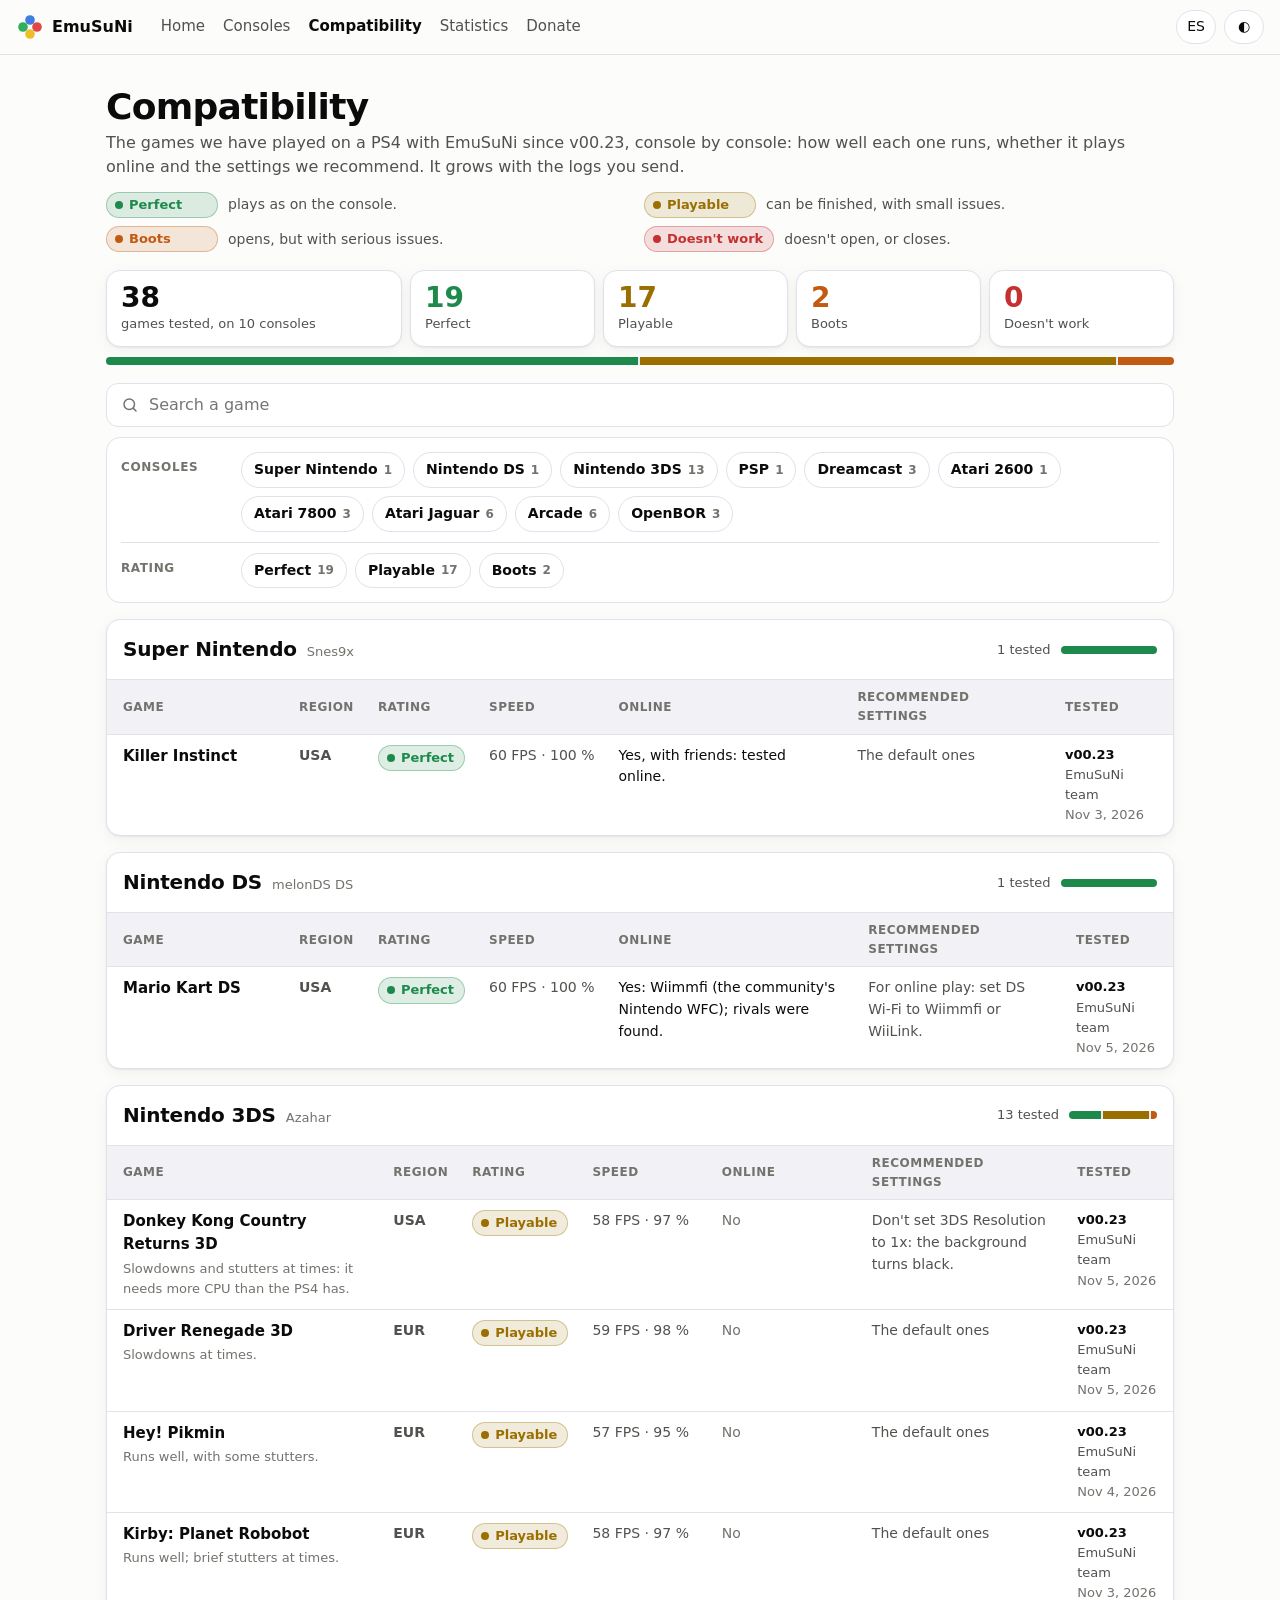
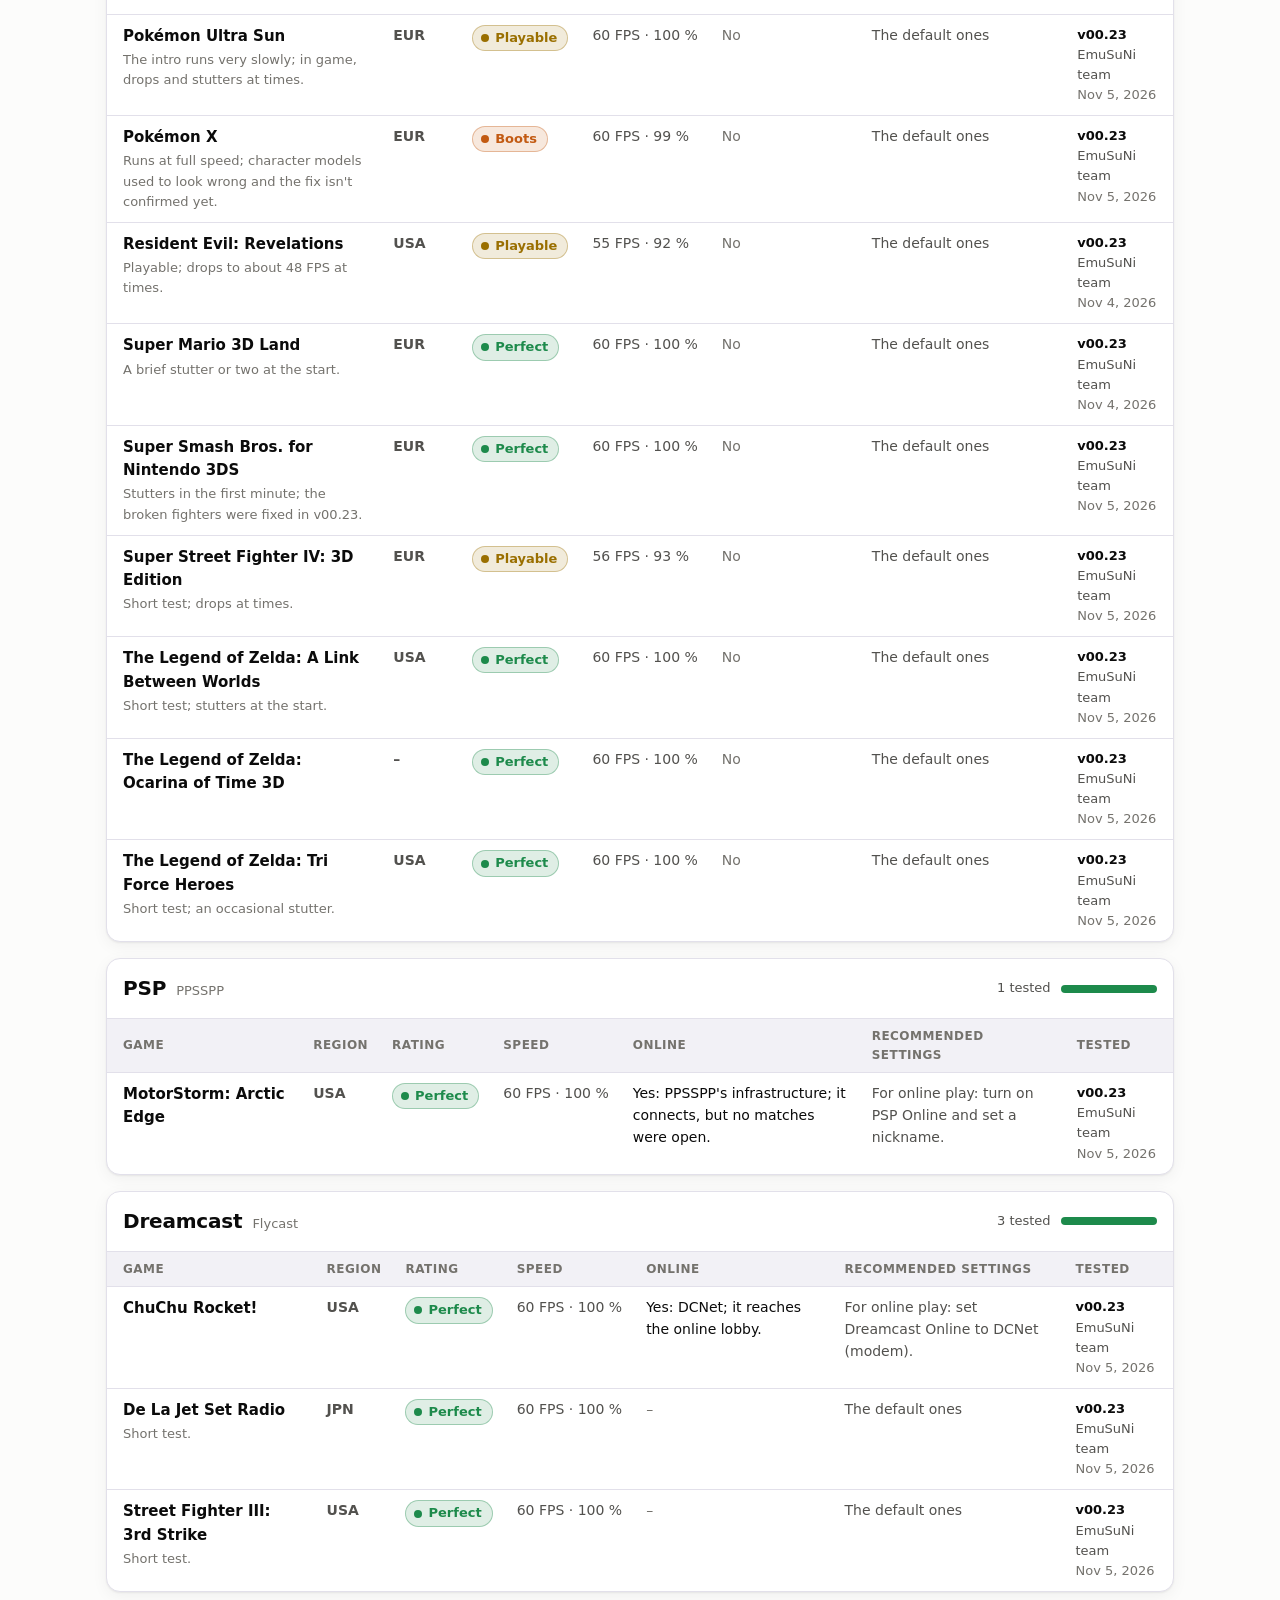
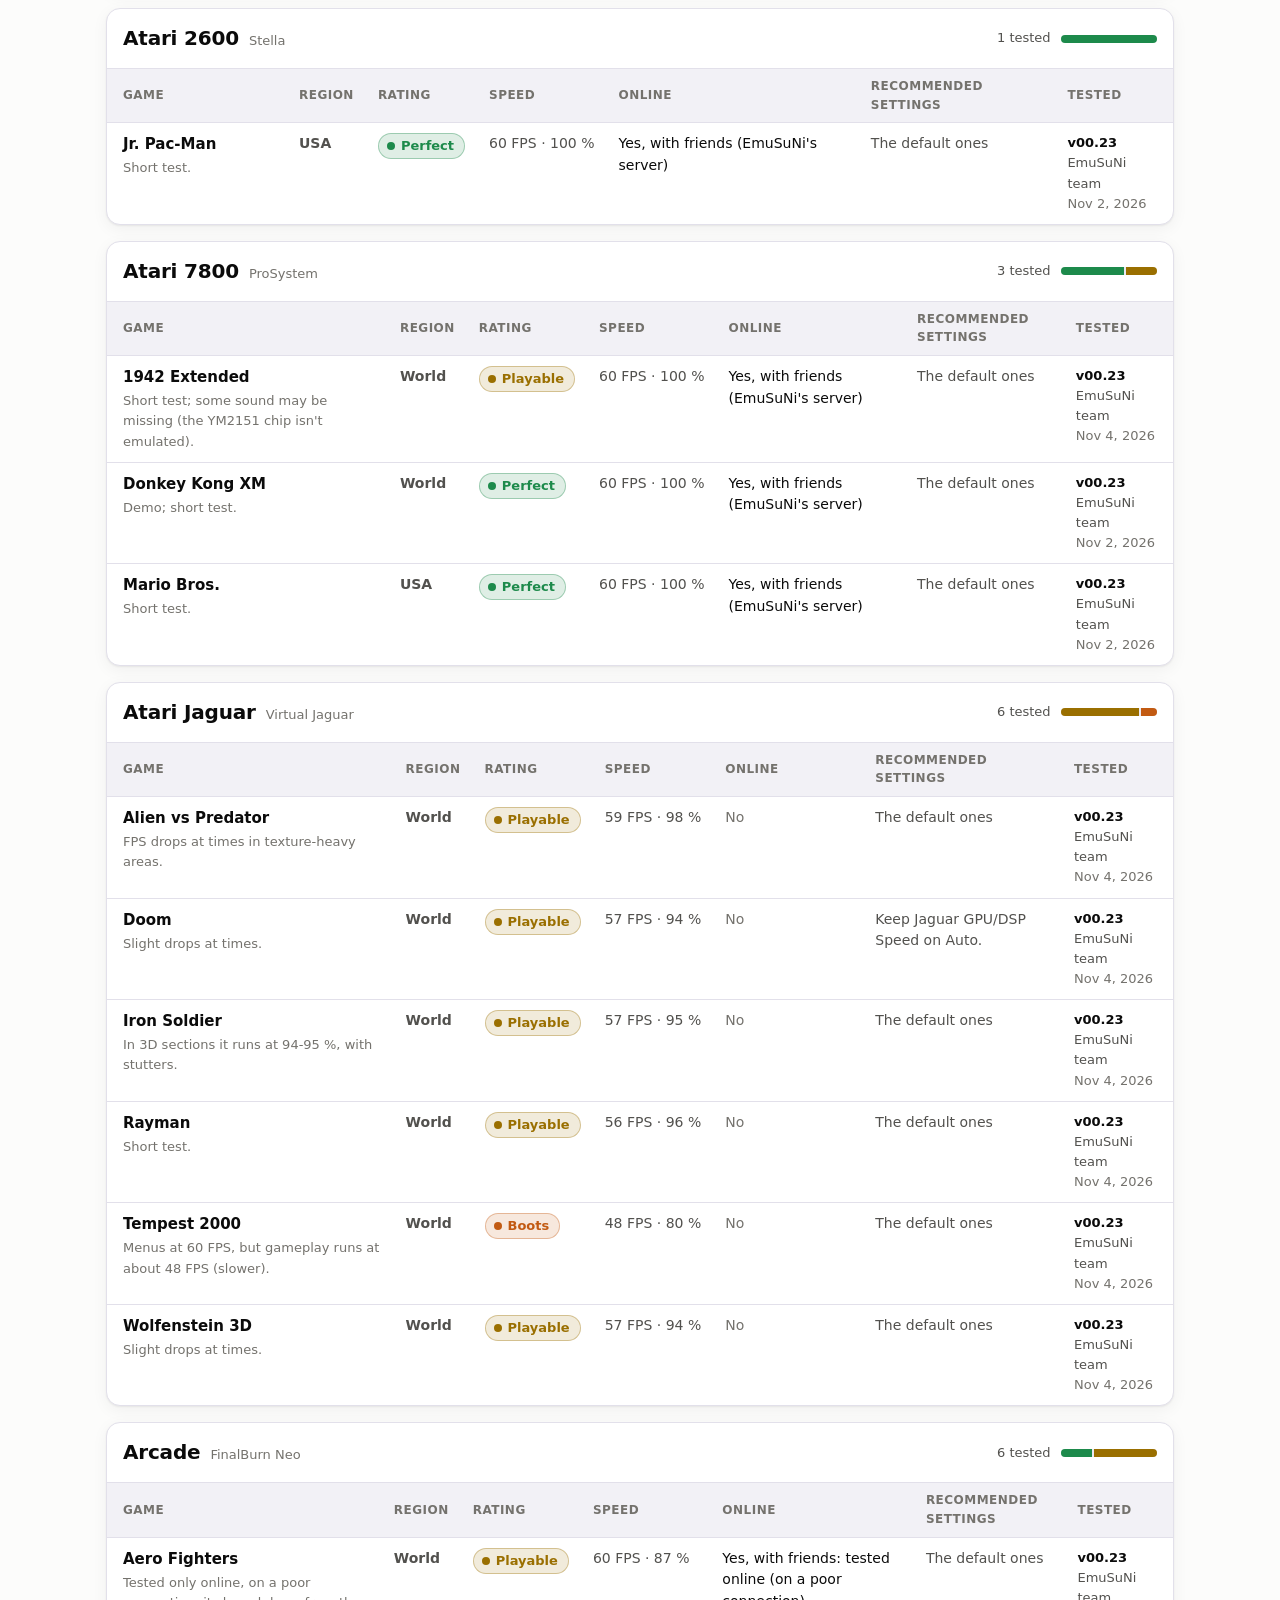
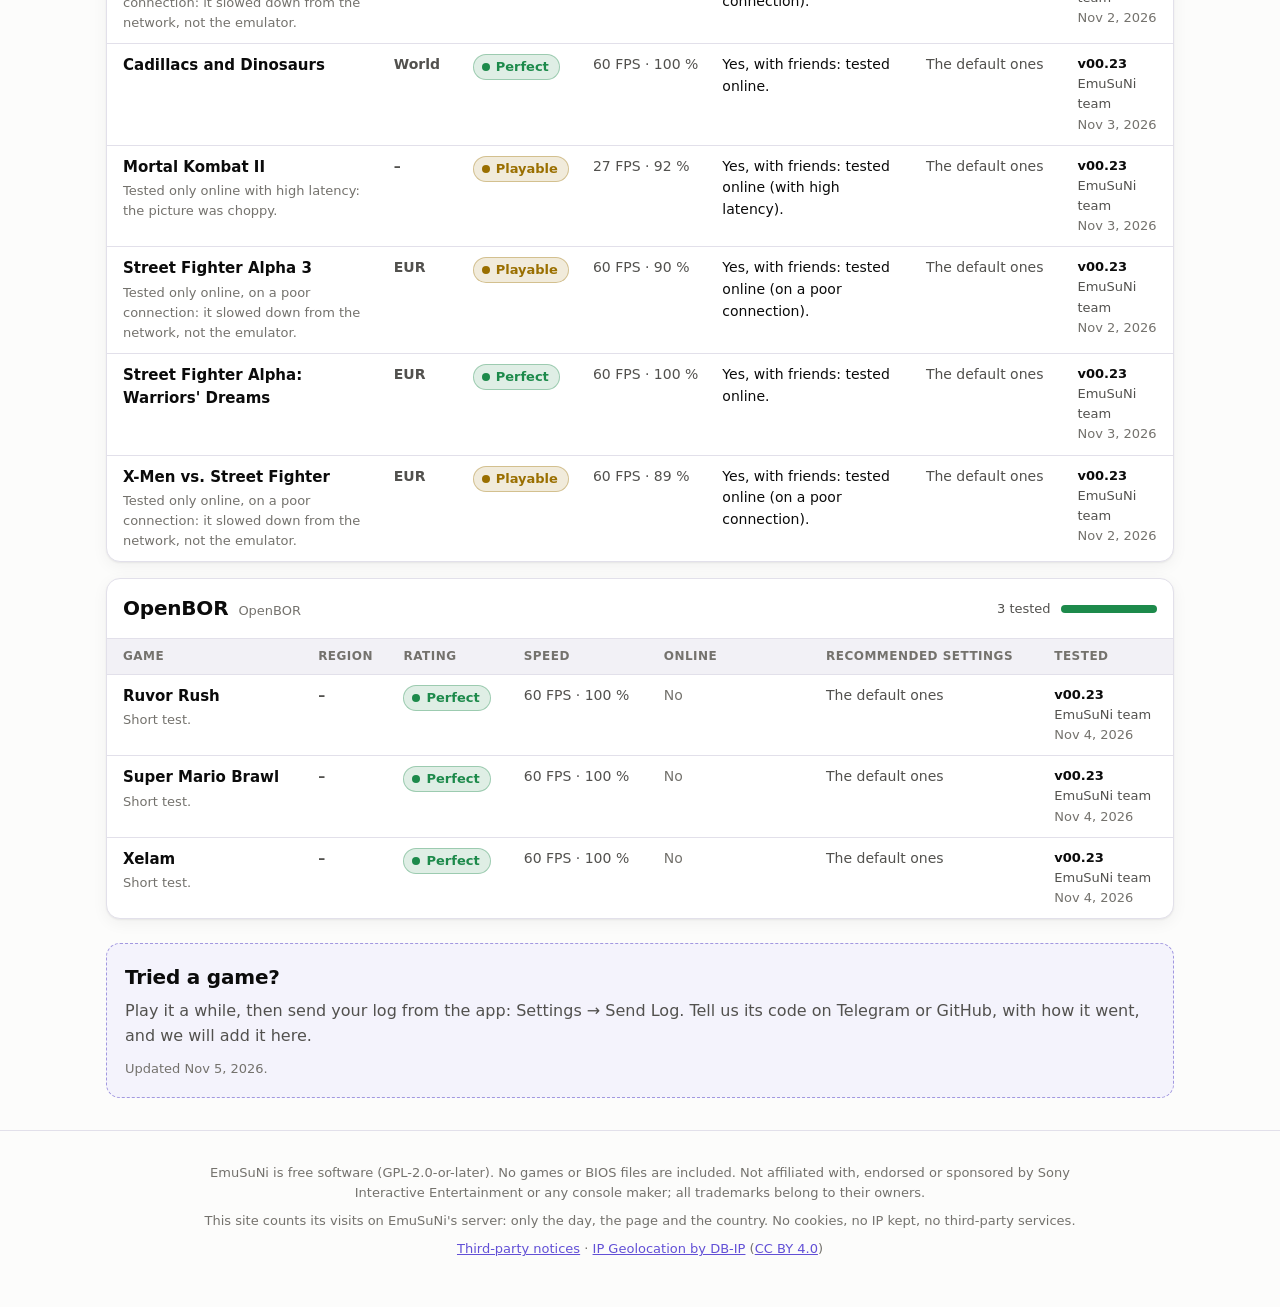
==== commit c34629ef: "Website: a visit counter on EmuSuNi's own server (day, page and country only) Co-Authored-By: Claude" ====
--- a/compat.html
+++ b/compat.html
@@ -63,8 +63,11 @@
 
   <footer class="foot">
     <p data-i18n="disclaimer">EmuSuNi is free software (GPL-2.0-or-later). No games or BIOS files are included. Not affiliated with Sony.</p>
+    <p id="visits" class="visits" hidden></p>
+    <p data-i18n="visits_privacy">This site counts its visits on EmuSuNi's server: only the day, the page and the country. No cookies, no IP kept, no third-party services.</p>
     <p>
-      <a href="https://github.com/arturofuentes1988/EmuSuNi/blob/main/THIRD_PARTY_NOTICES.md" data-i18n="notices">Third-party notices</a>
+      <a href="https://github.com/arturofuentes1988/EmuSuNi/blob/main/THIRD_PARTY_NOTICES.md" data-i18n="notices">Third-party notices</a> ·
+      <a href="https://db-ip.com">IP Geolocation by DB-IP</a> (<a href="https://creativecommons.org/licenses/by/4.0/">CC BY 4.0</a>)
     </p>
   </footer>
   <script src="strings.js" defer></script>
--- a/style.css
+++ b/style.css
@@ -173,6 +173,7 @@
 .donate .donate-sub { font-size: 18px; margin: 28px 0 12px; }
 .foot { border-top: 1px solid var(--line); padding: 24px 16px 40px; color: var(--muted); font-size: 13px; text-align: center; }
 .foot p { max-width: 900px; margin: 8px auto; }
+.foot .visits { color: var(--text); font-weight: 600; font-variant-numeric: tabular-nums; }
 
 @media (min-width: 640px) {
   .cards { grid-template-columns: repeat(2, minmax(0, 1fr)); }
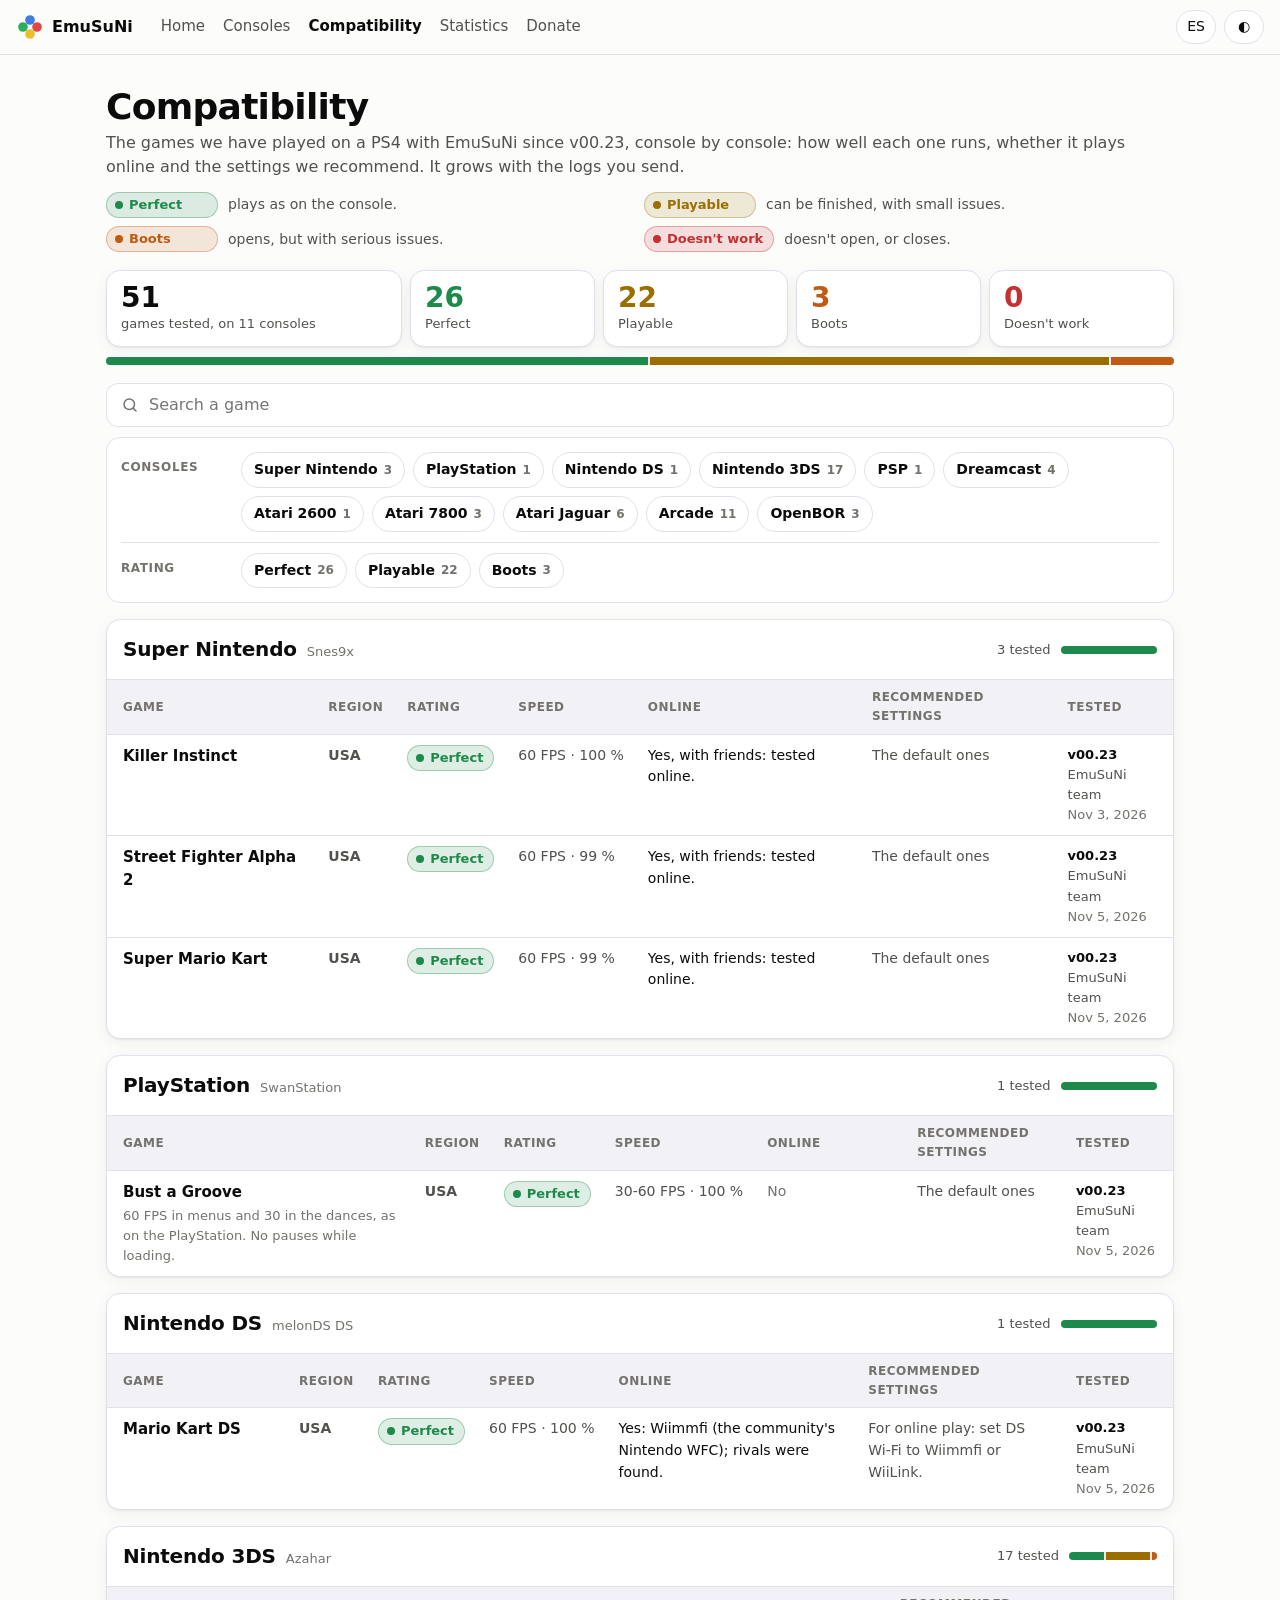
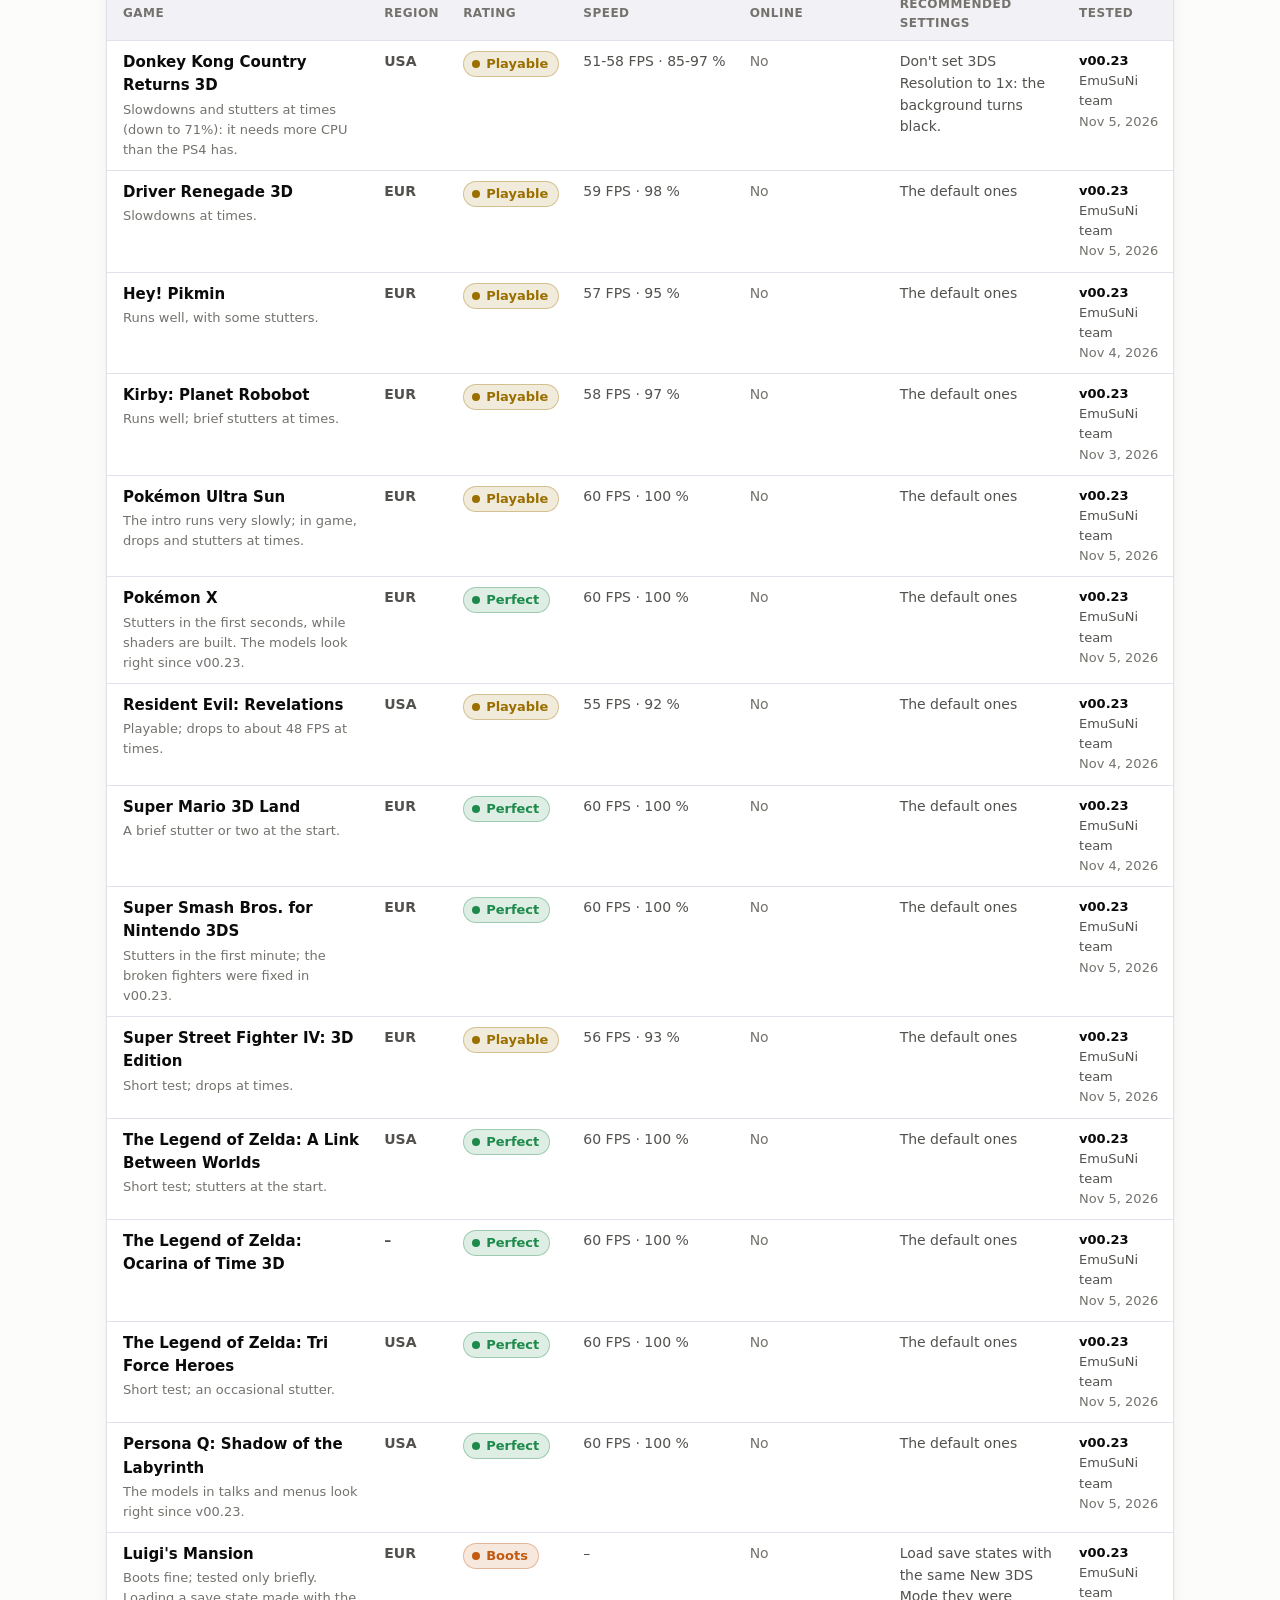
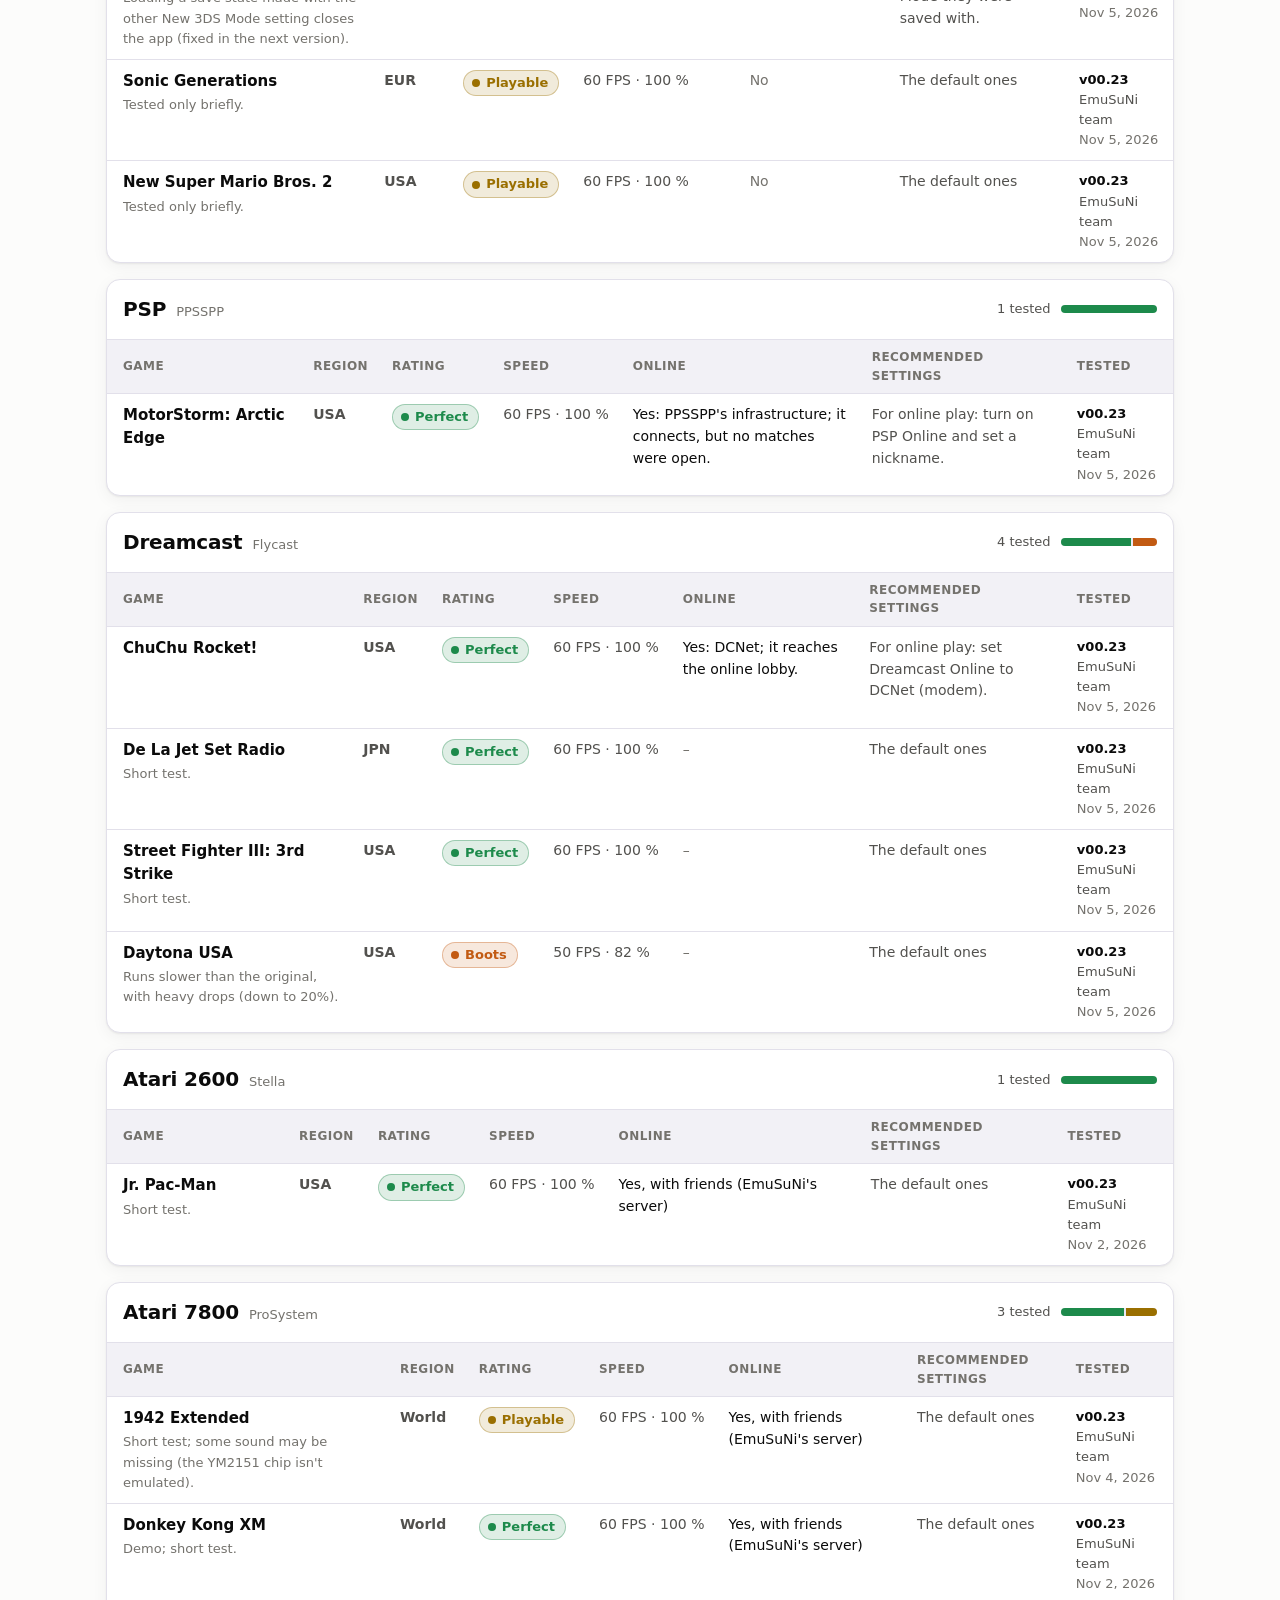
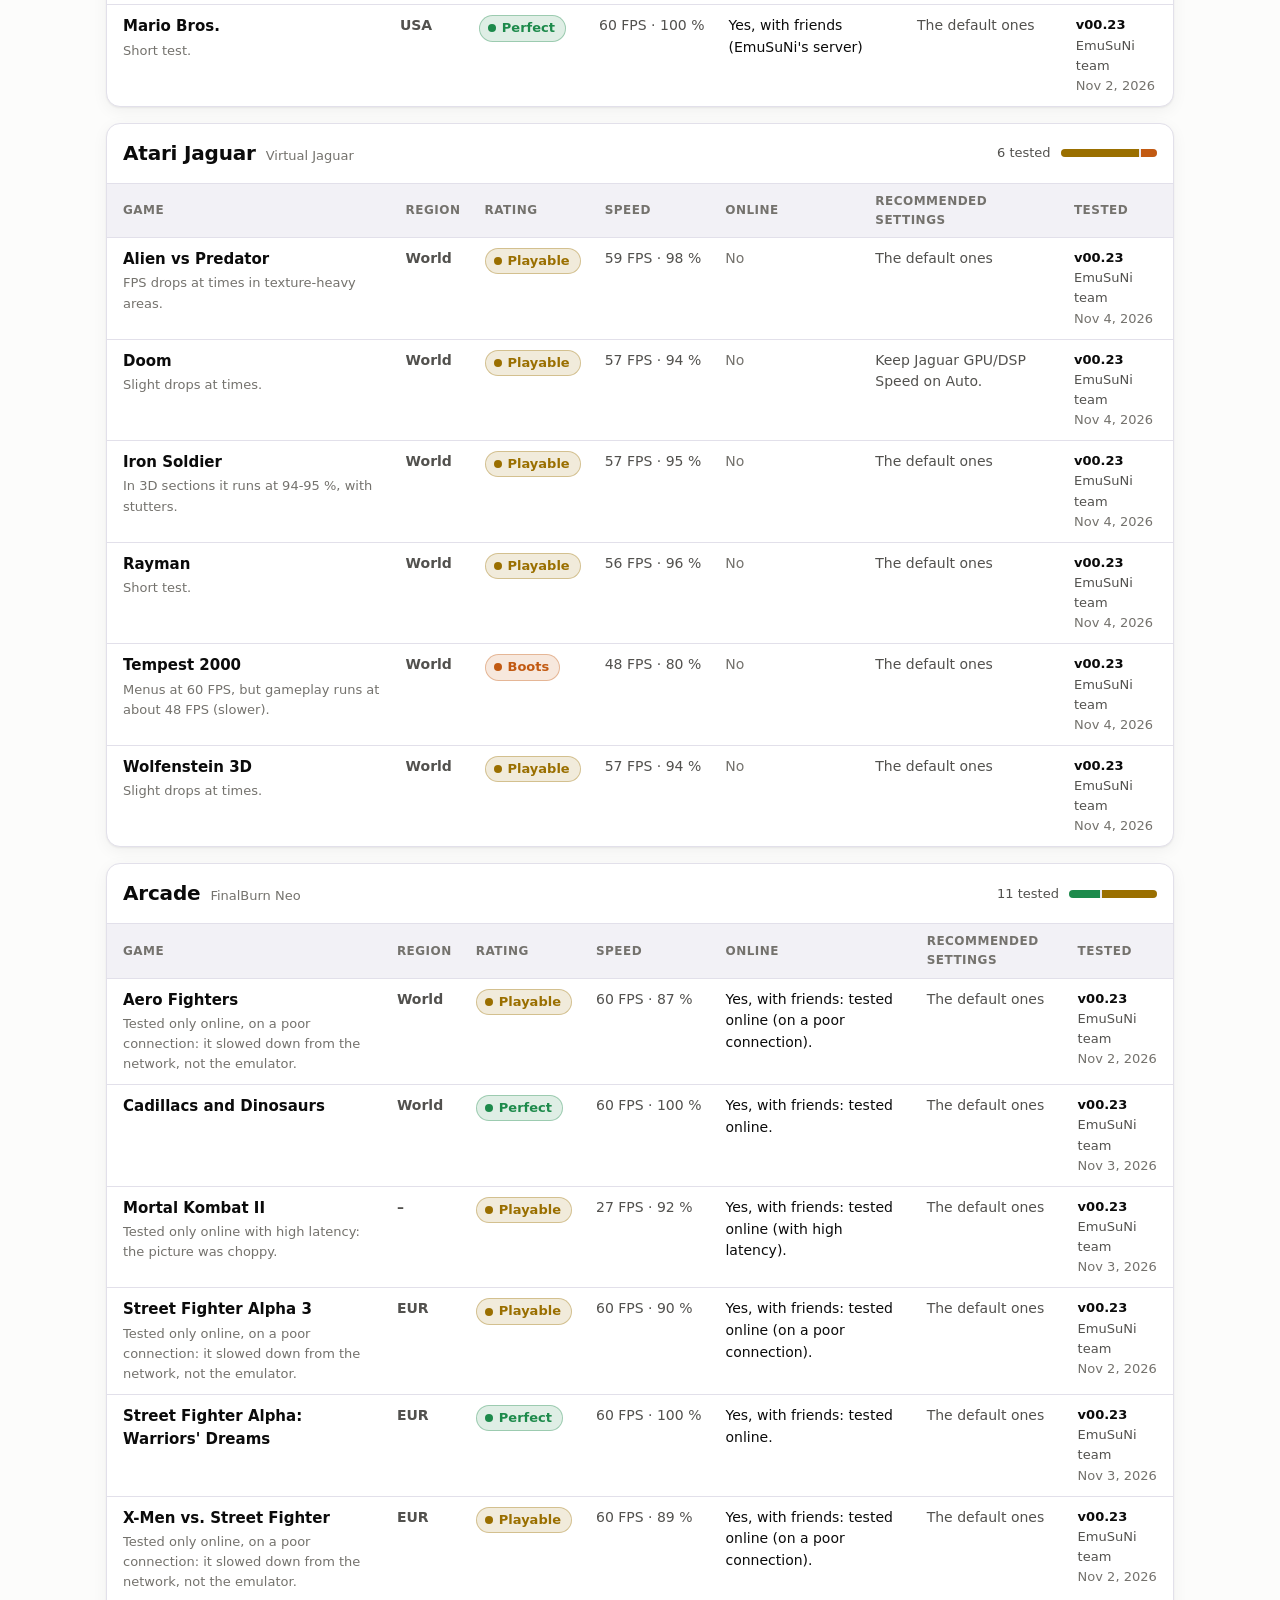
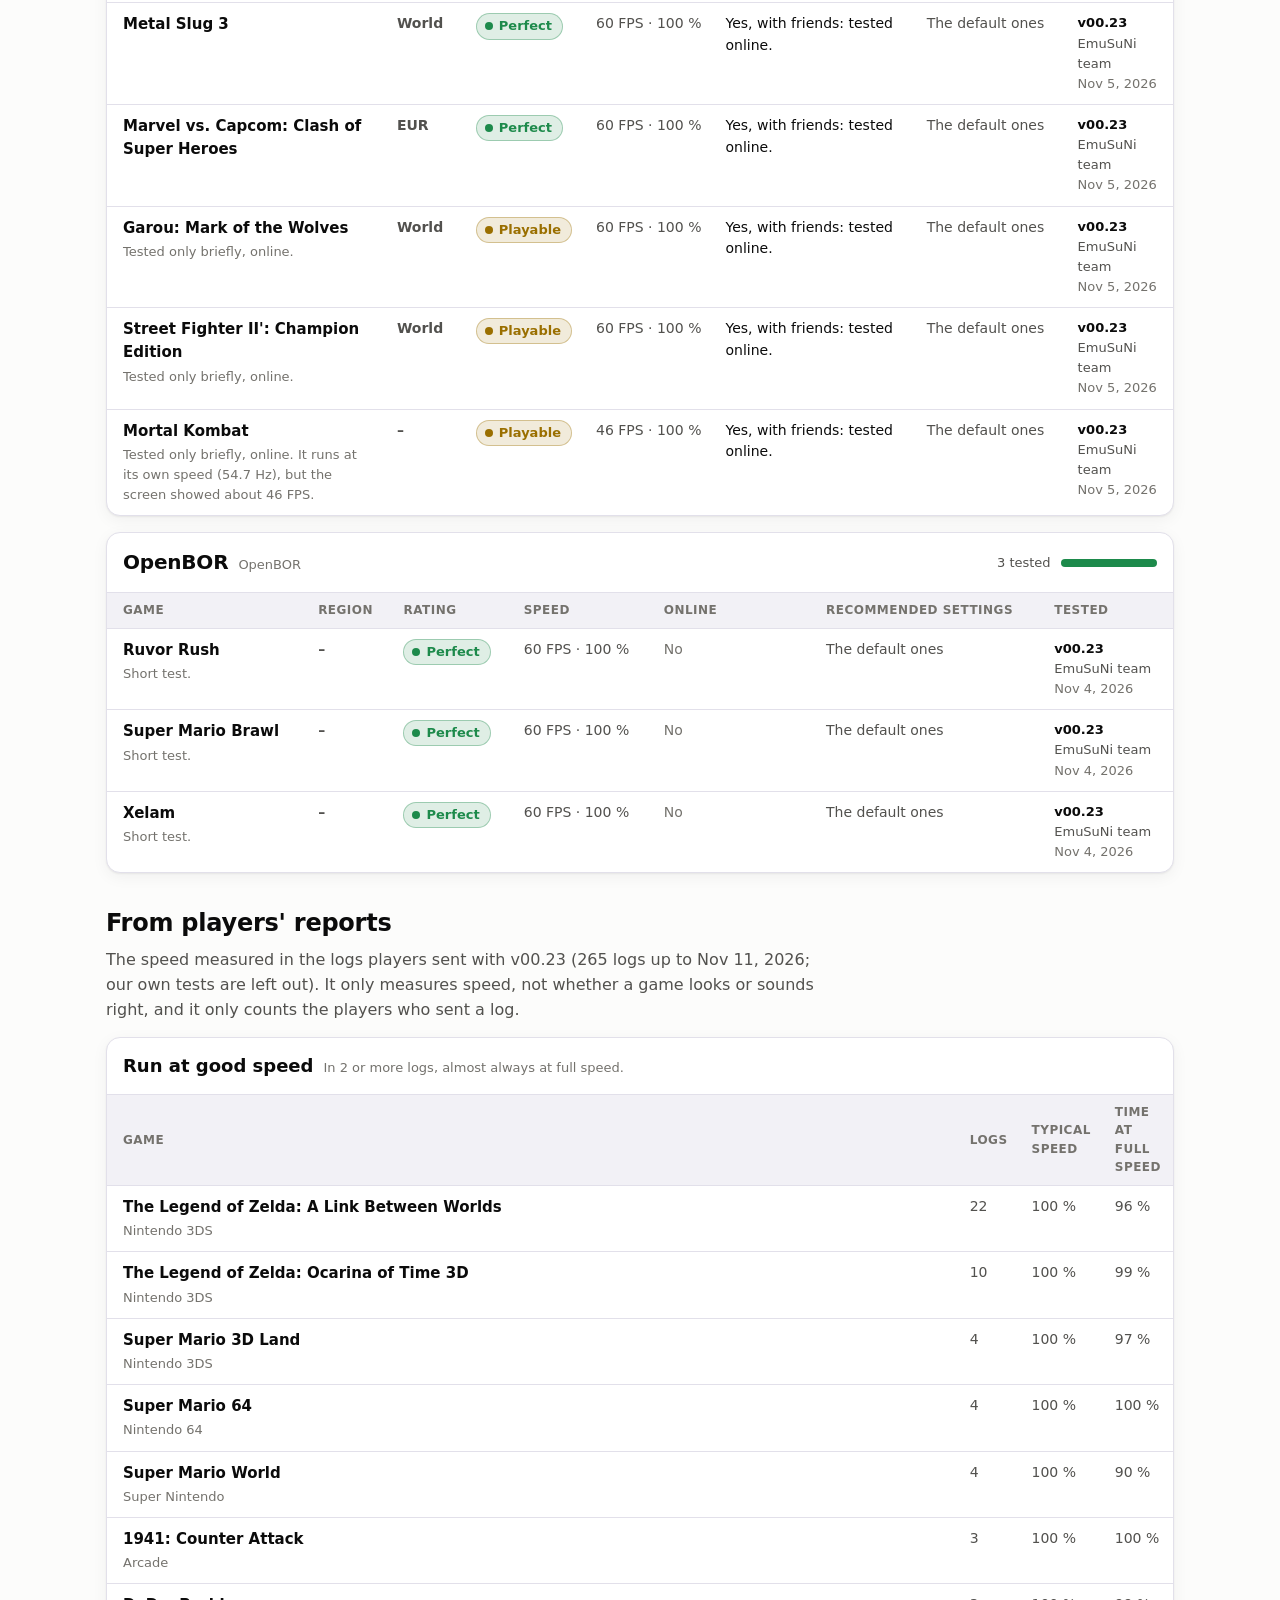
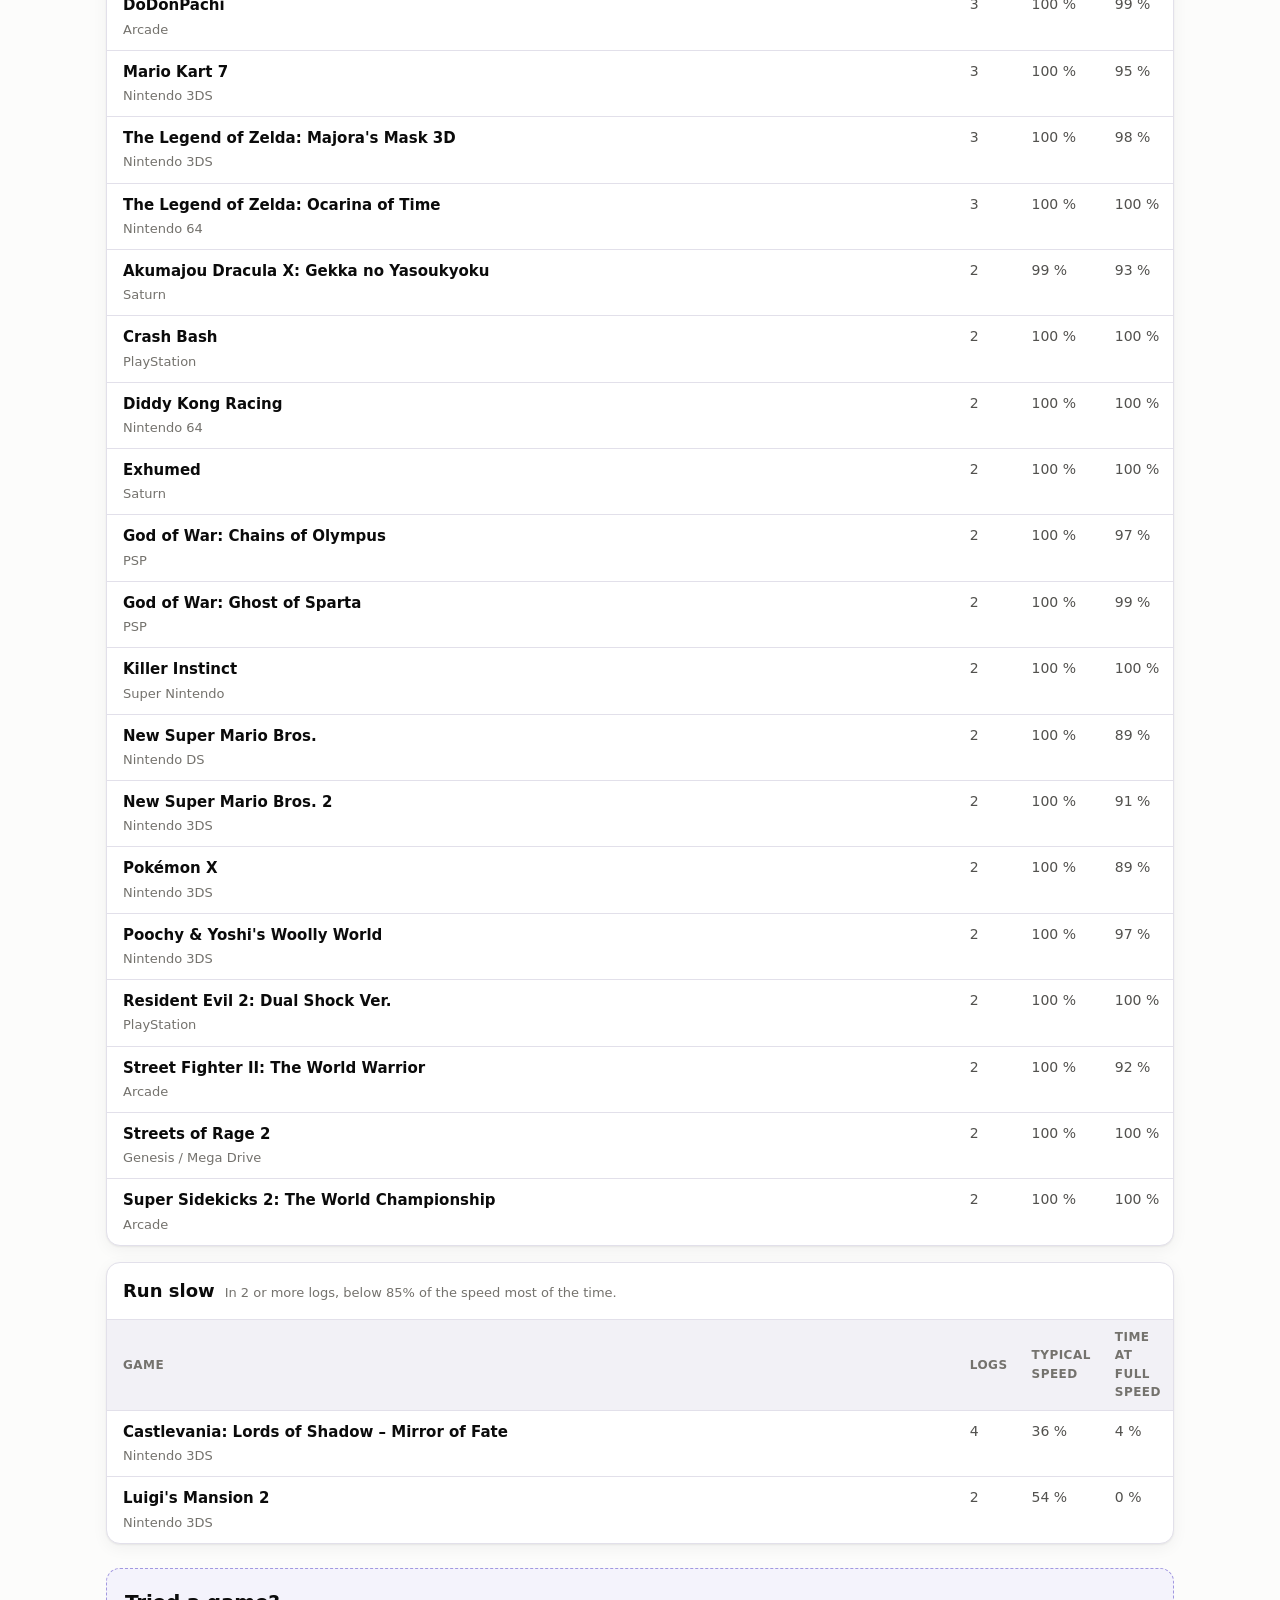
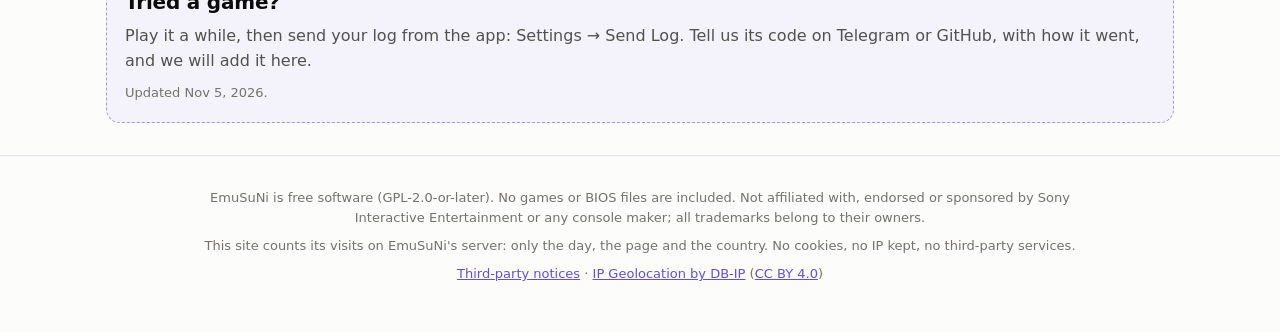
==== commit 02fde34c: "Compatibility: «From players' reports», the speed in 265 players' logs of v00.23, apart from our tes" ====
--- a/compat.html
+++ b/compat.html
@@ -53,6 +53,11 @@
       </div>
       <p class="note notice" id="cp-state" data-i18n="cp_loading">Loading…</p>
       <div id="cp-list" class="cp-list"></div>
+      <section class="cp-users" id="cp-users" hidden aria-labelledby="cu-title">
+        <h2 id="cu-title" data-i18n="cu_title">From players' reports</h2>
+        <p class="note" id="cu-sub"></p>
+        <div id="cu-lists" class="cp-list"></div>
+      </section>
       <div class="cp-help">
         <h2 data-i18n="cp_help_title">Tried a game?</h2>
         <p data-i18n="cp_help">Play it a while, then send your log from the app: Settings → Send Log. Tell us its code on Telegram or GitHub, with how it went, and we will add it here.</p>
--- a/style.css
+++ b/style.css
@@ -527,3 +527,14 @@
   .cp-t td.cp-on { grid-column: 1 / -1; }
 }
 @media (min-width: 760px) { .cp-t td.cp-game { min-width: 180px; } .cp-t td.cp-when { min-width: 104px; } .cp-t td.cp-on { min-width: 150px; } }
+/* (v00.23) Compatibility: «From players' reports», the speed in the players' own logs, apart from our tests. */
+.cp-users { margin-top: 32px; }
+.cp-users > h2 { font-size: 24px; margin: 0 0 6px; }
+.cp-users > .note { margin: 0 0 14px; max-width: 72ch; }
+.cp-names h3 { margin: 0; font-size: 18px; }
+.cu-t td.cp-speed { width: 1%; }
+@media (max-width: 759px) {
+  .cu-t tr { grid-template-columns: repeat(3, minmax(0, 1fr)); }
+  .cu-t td.cp-game { grid-column: 1 / -1; }
+  .cu-t td.cp-speed { width: auto; white-space: normal; }
+}
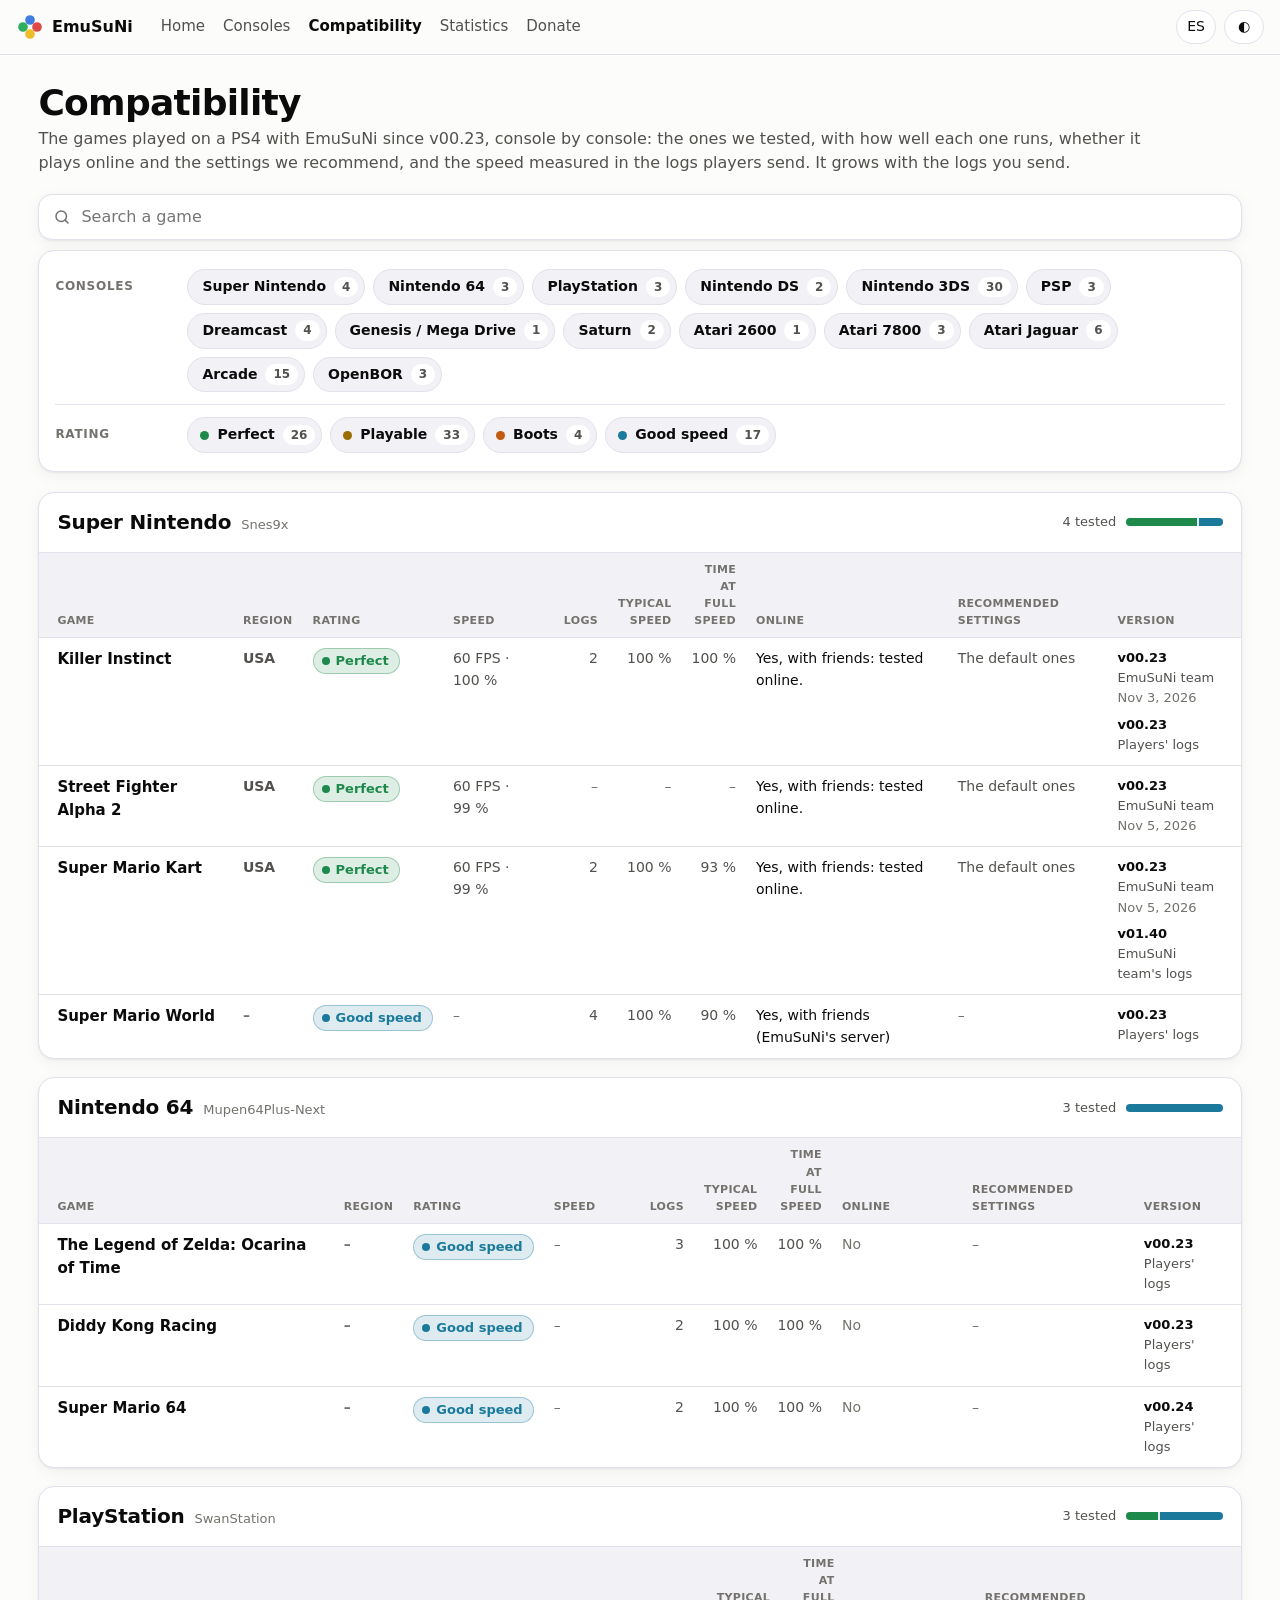
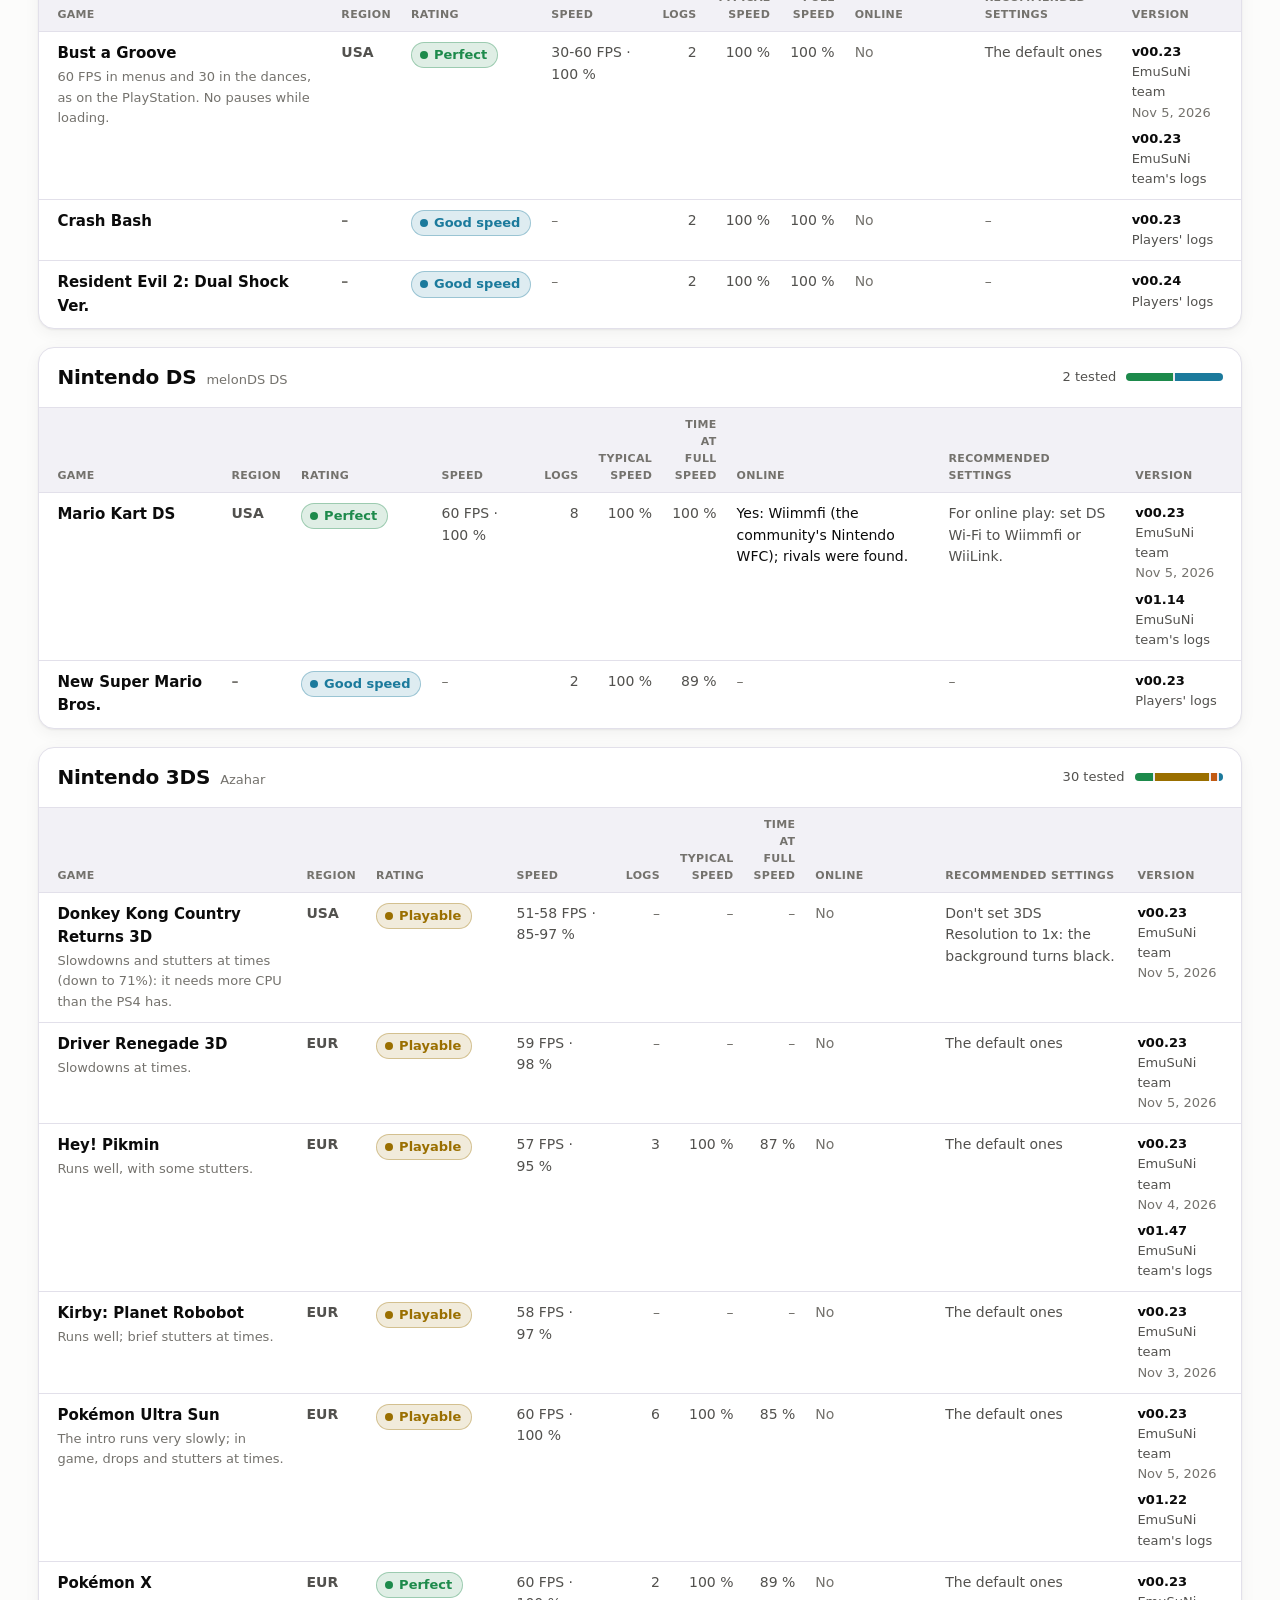
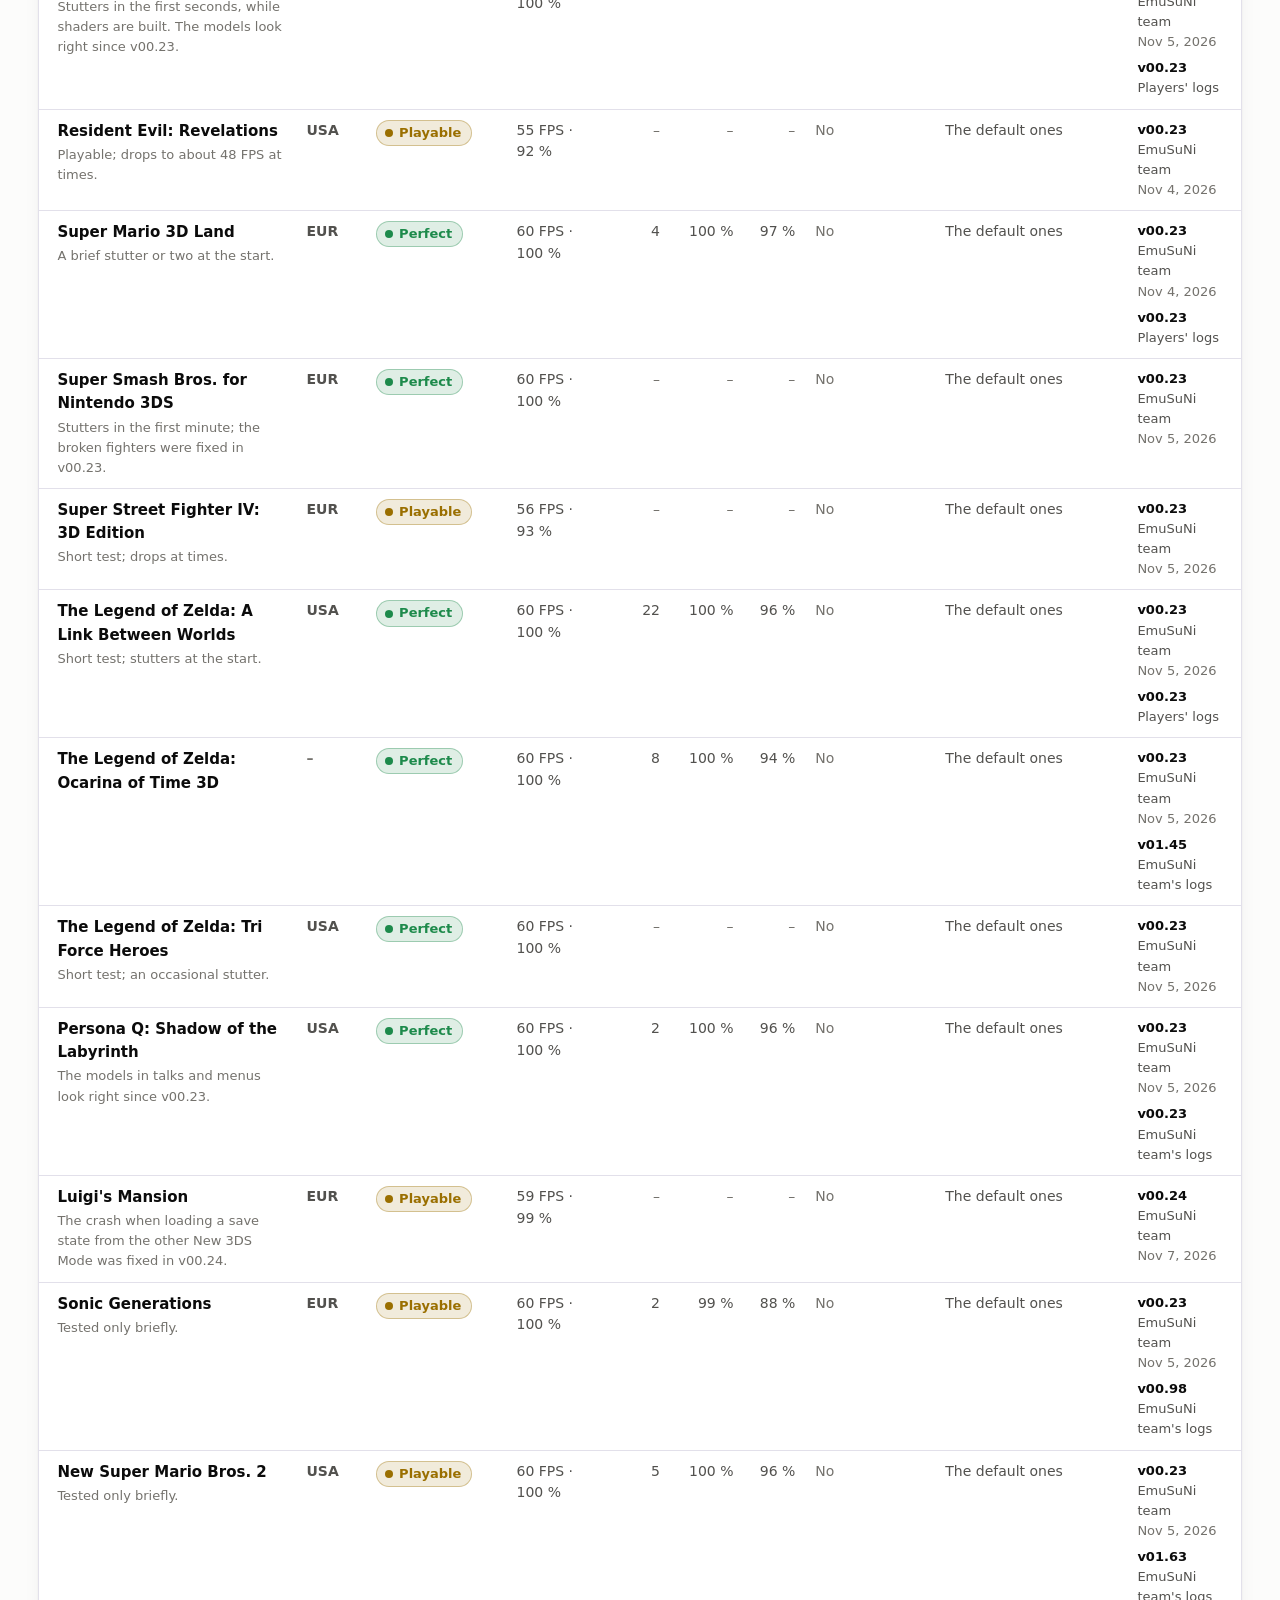
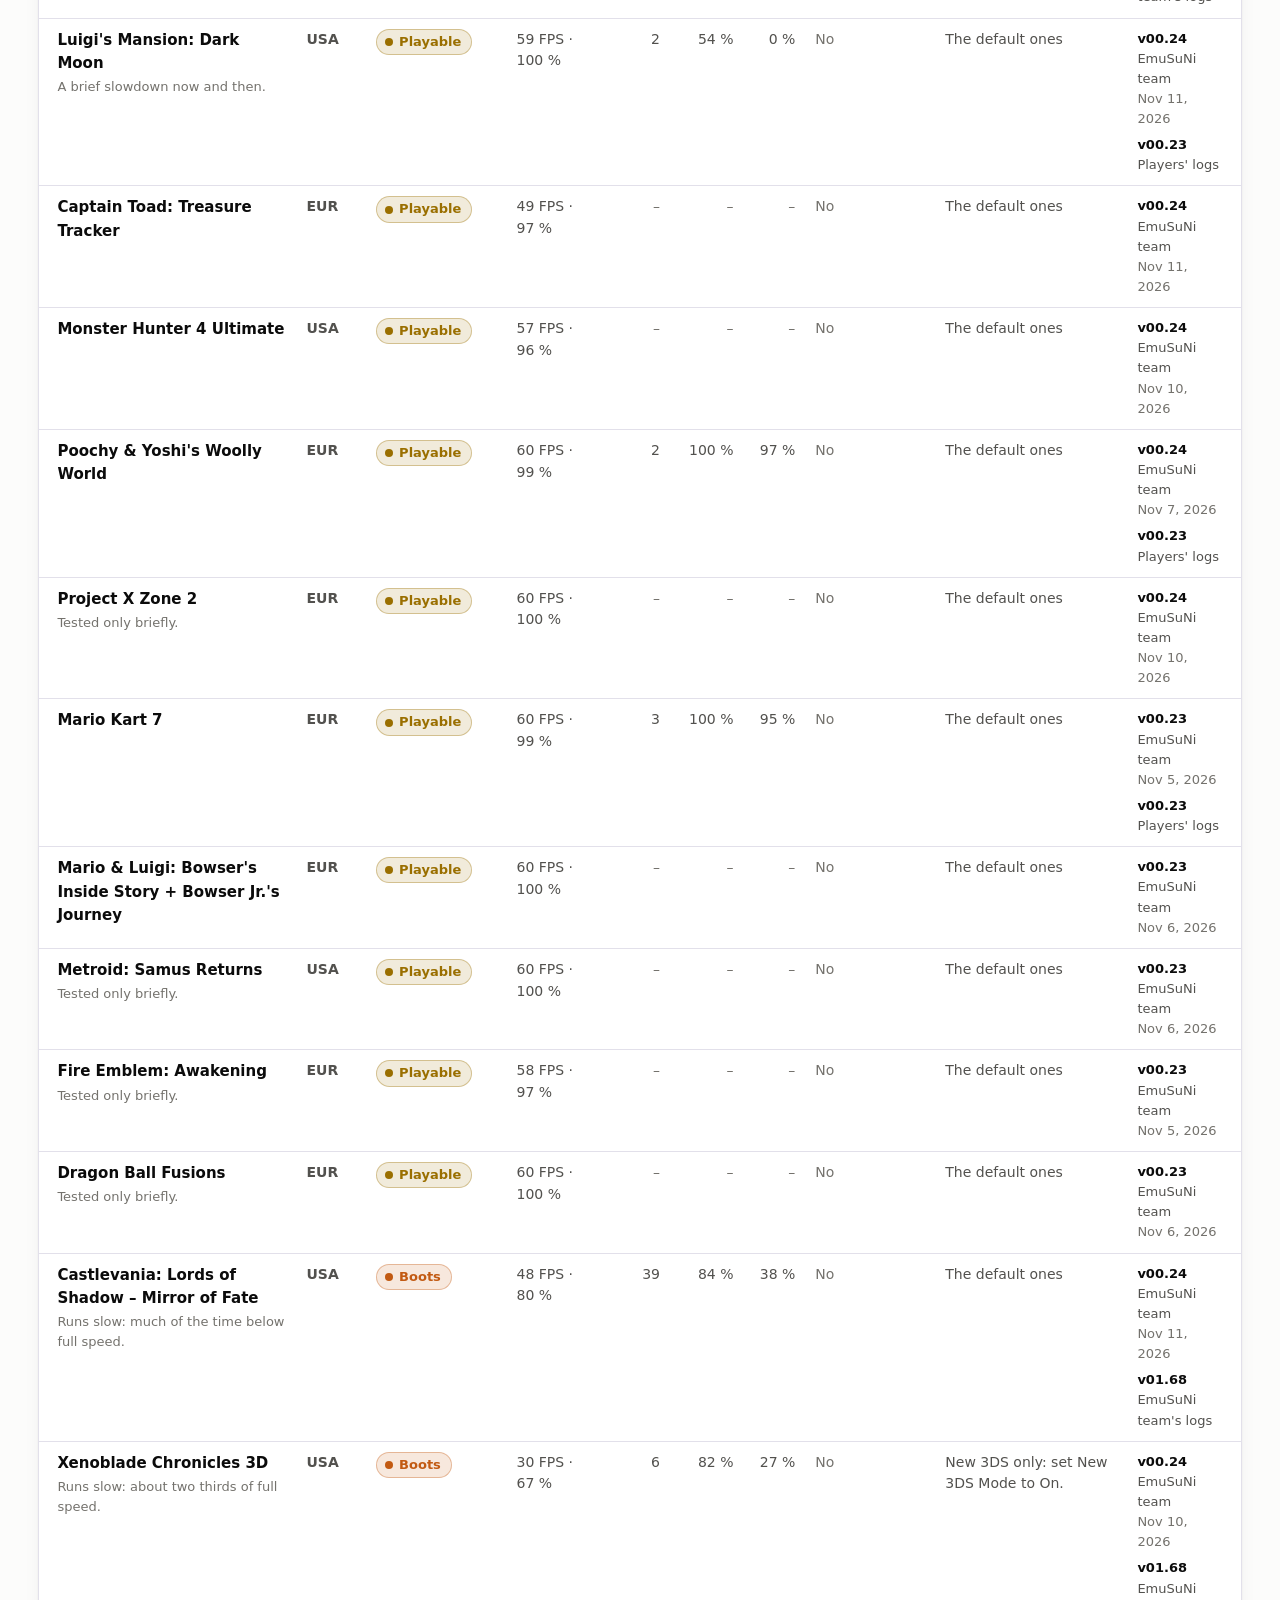
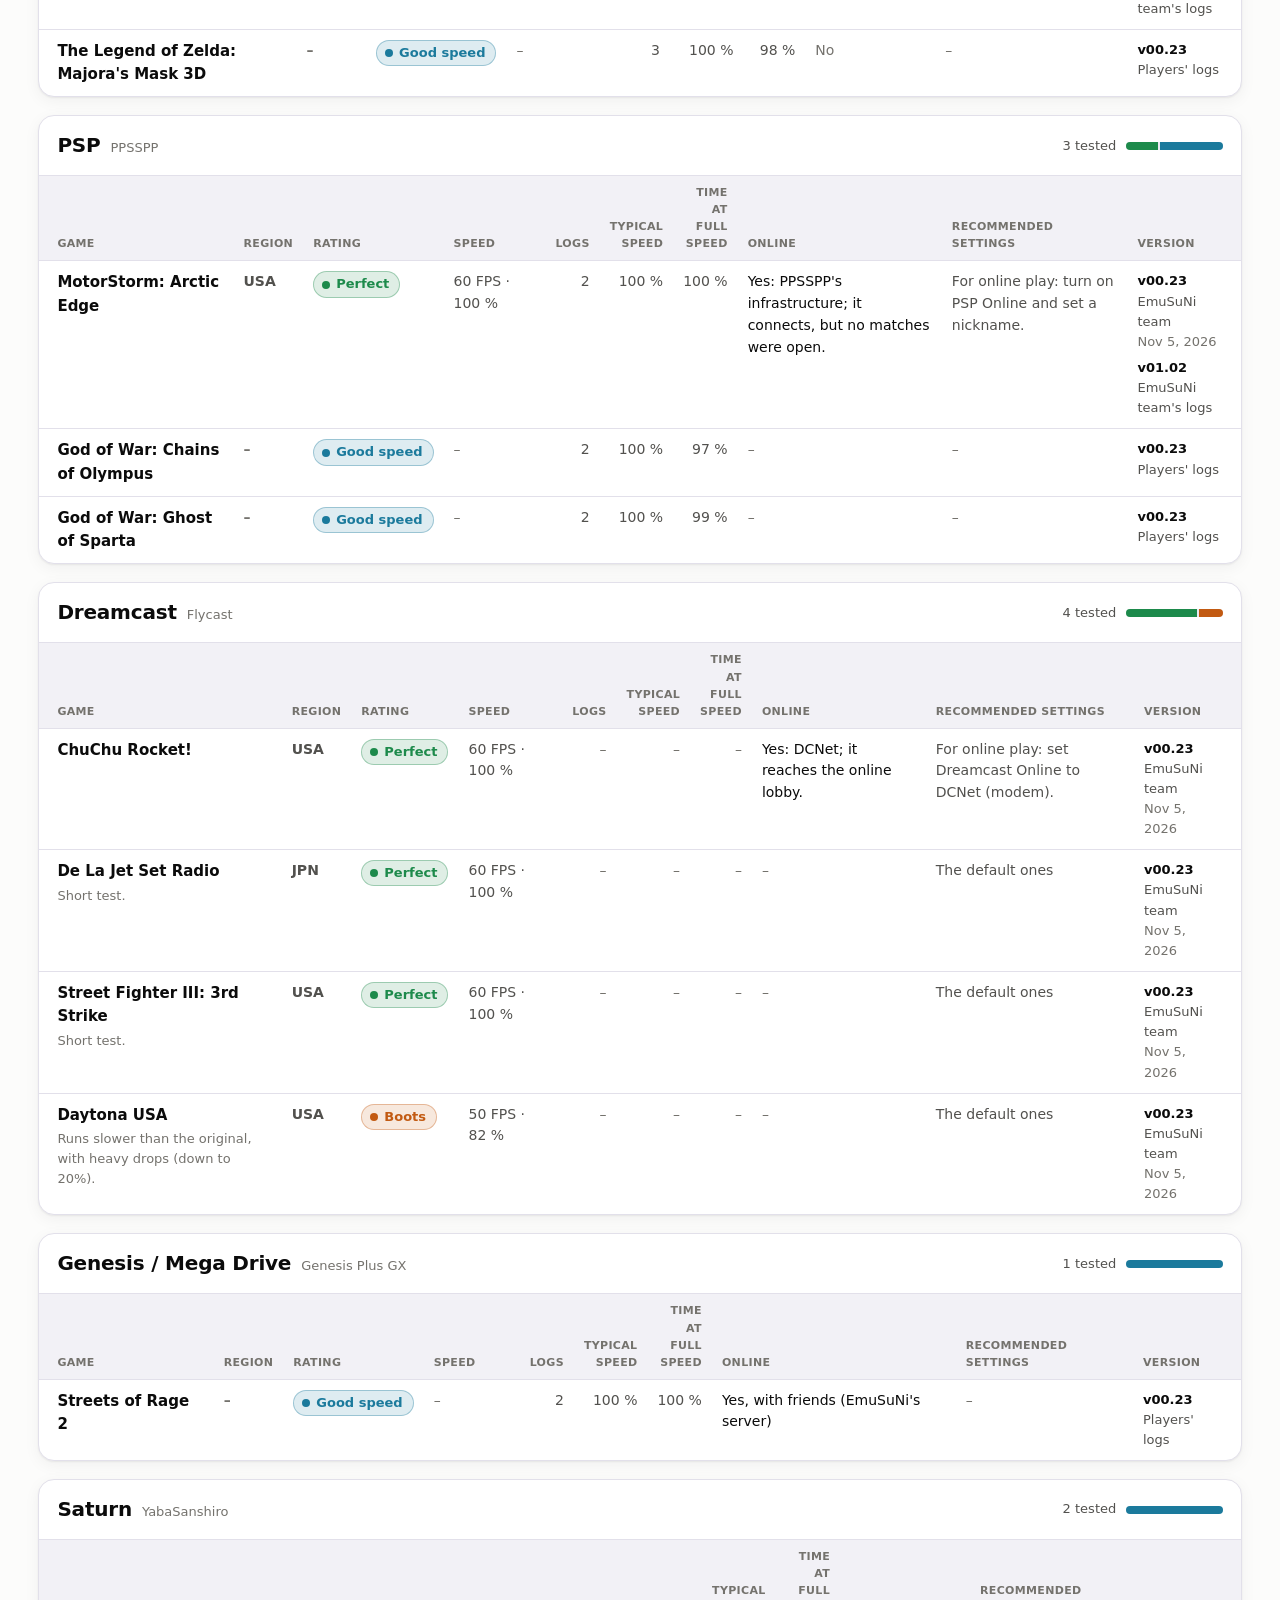
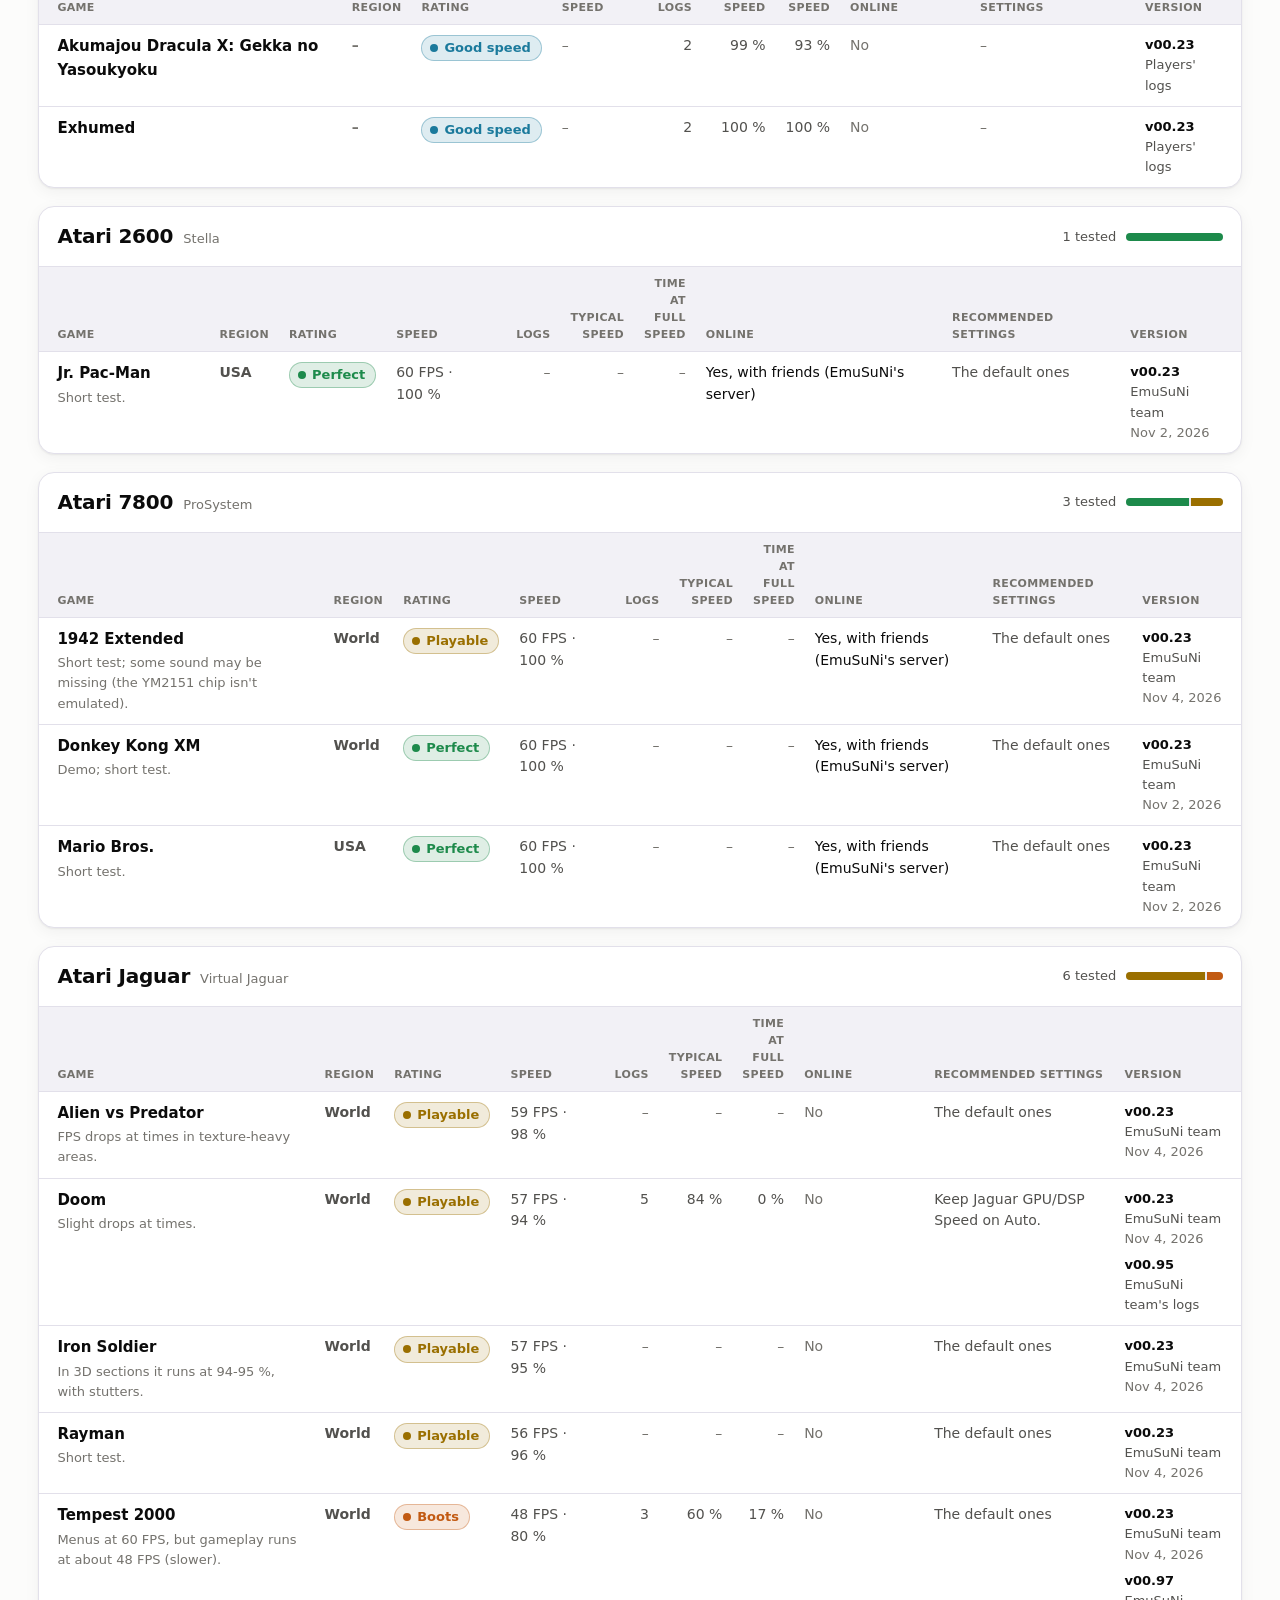
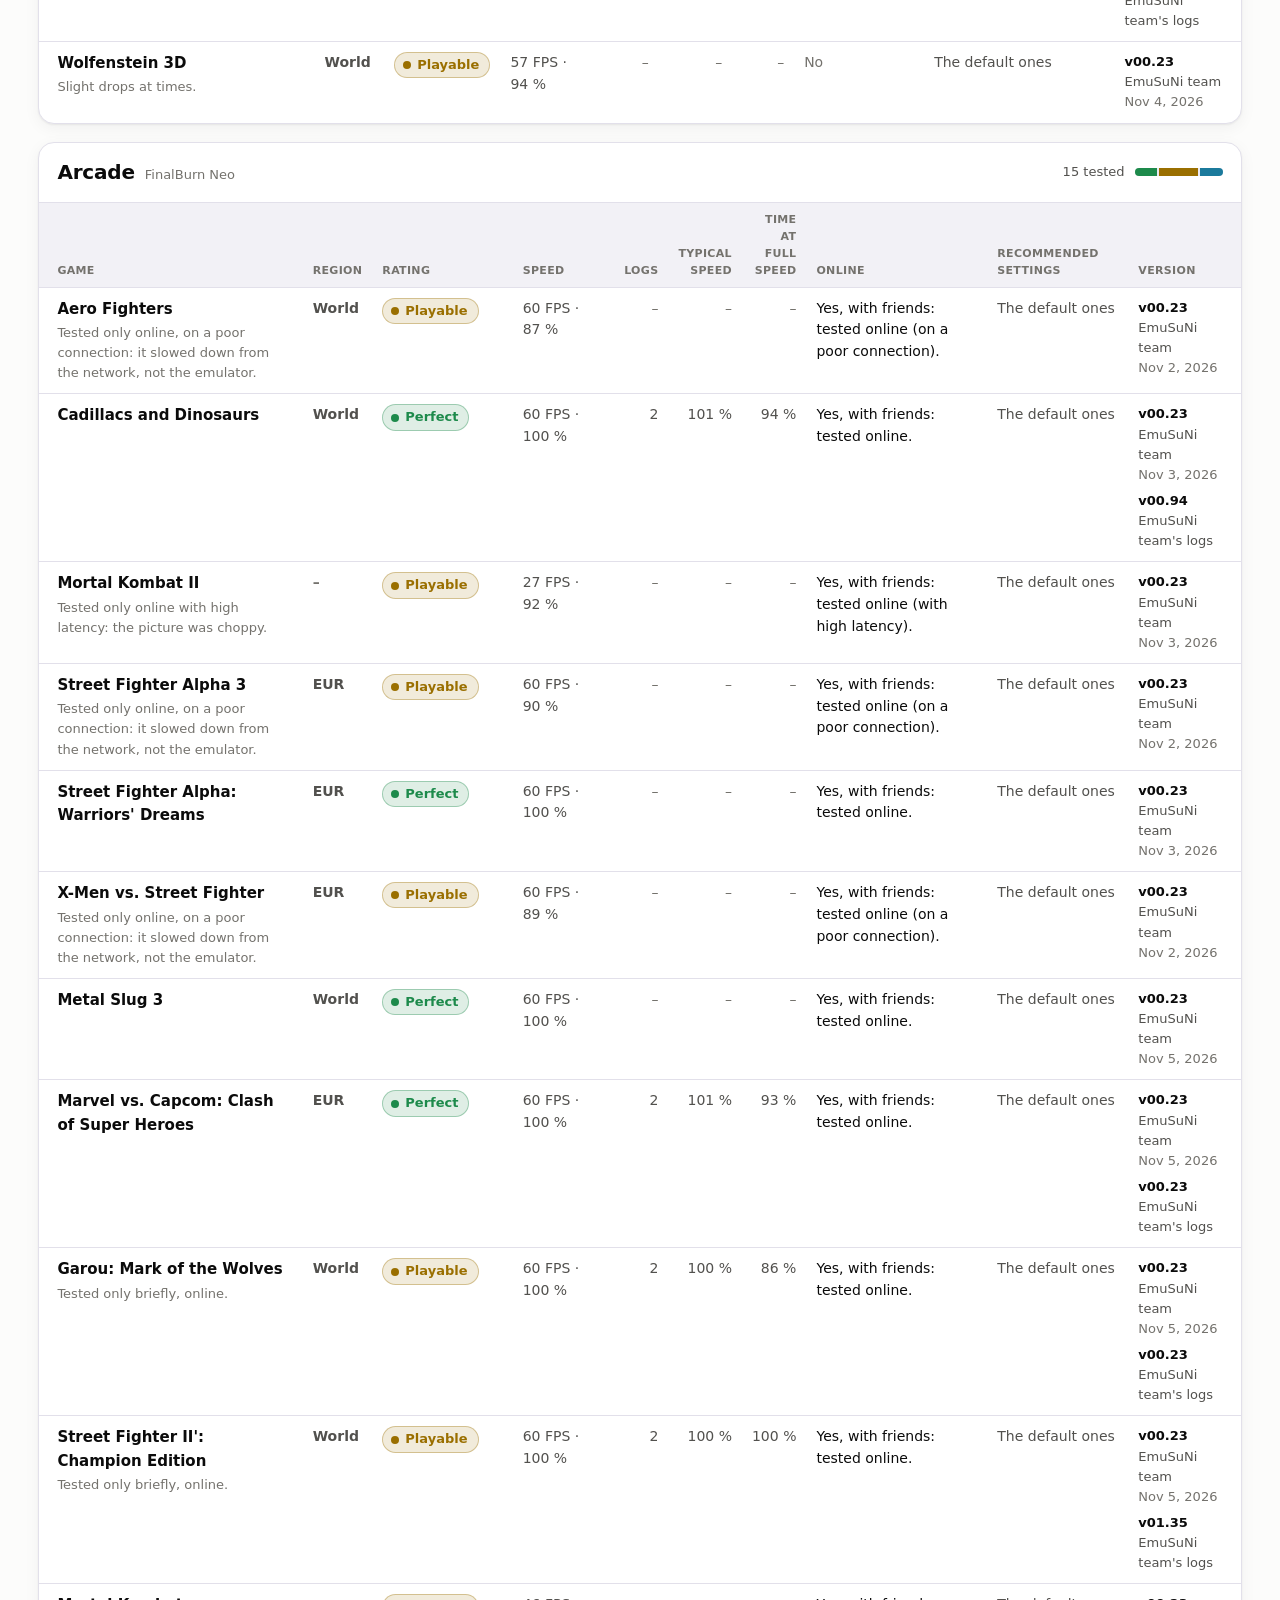
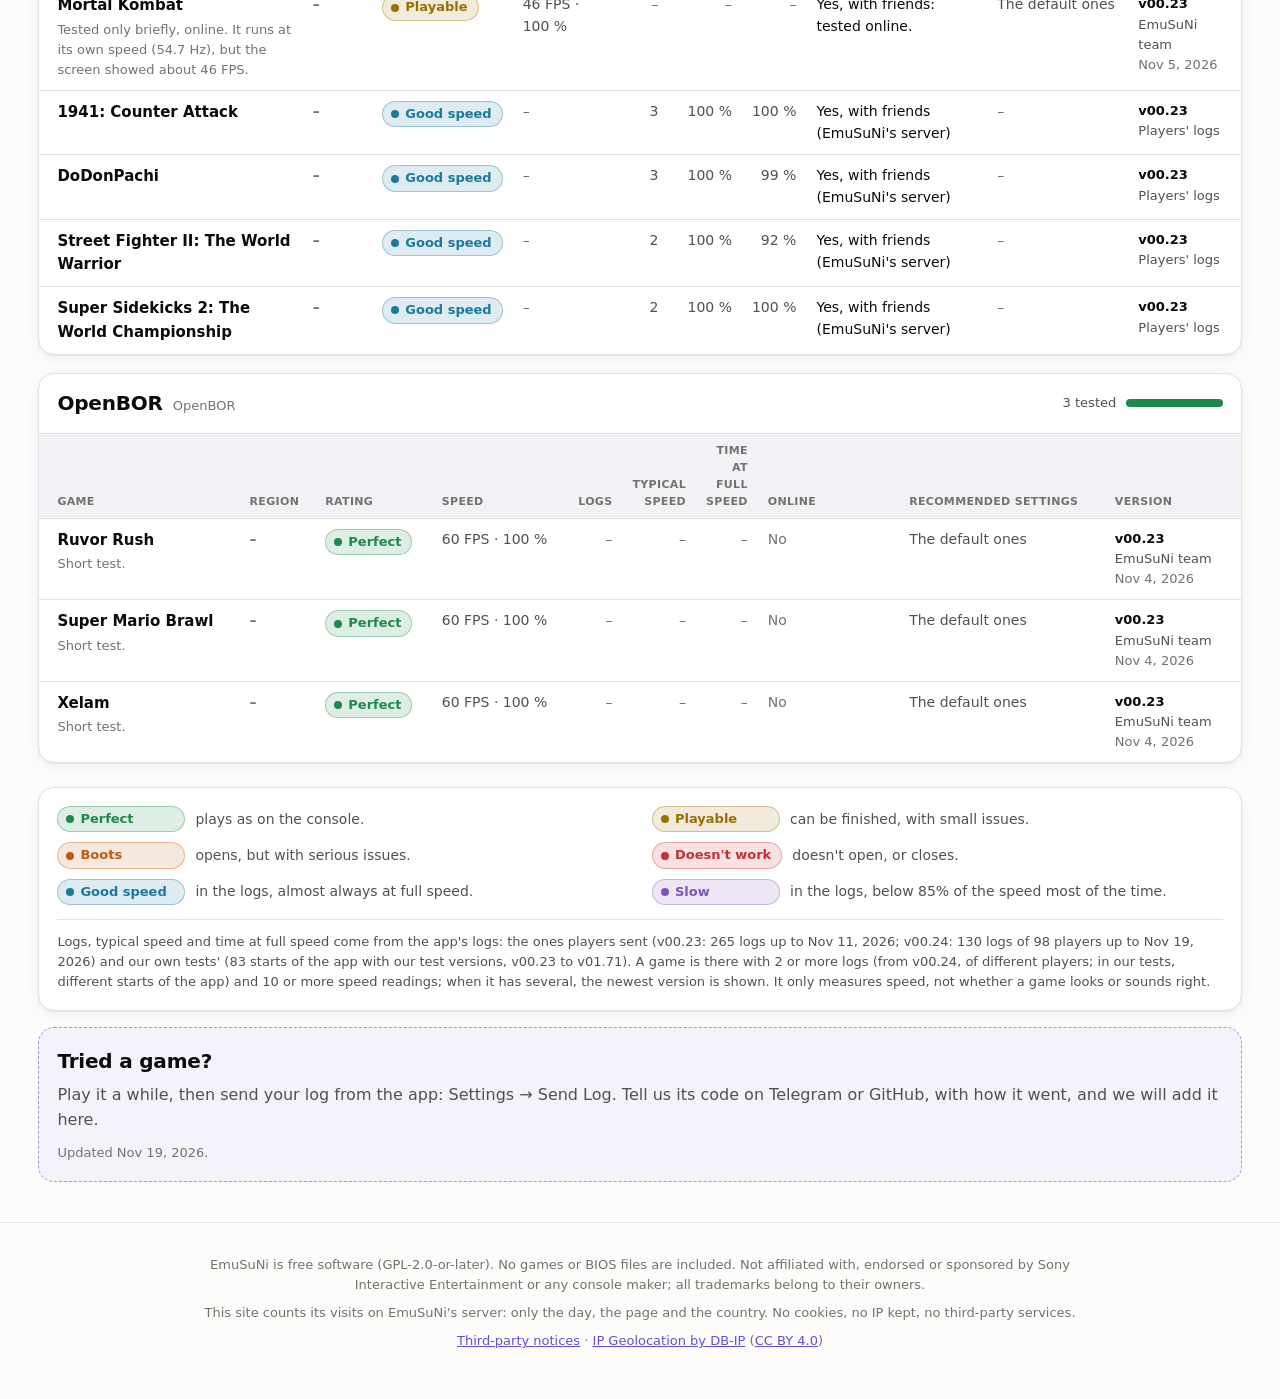
==== commit 77e92df6: "Compatibility: one table per console, with the players' and the team's logs The owner's games, the p" ====
--- a/compat.html
+++ b/compat.html
@@ -4,7 +4,7 @@
   <meta charset="utf-8">
   <meta name="viewport" content="width=device-width, initial-scale=1">
   <title>EmuSuNi compatibility</title>
-  <meta name="description" content="Which games EmuSuNi plays well on a PS4, console by console: tested games, their region, a rating and the recommended settings.">
+  <meta name="description" content="Which games EmuSuNi plays well on a PS4, console by console: tested games, their region, a rating, the recommended settings and the speed in players' logs.">
   <meta name="color-scheme" content="light dark">
   <link rel="icon" href="favicon.svg" type="image/svg+xml">
   <link rel="stylesheet" href="style.css">
@@ -33,13 +33,6 @@
     <section class="band">
       <h1 class="page-title" data-i18n="cp_title">Compatibility</h1>
       <p class="note" data-i18n="cp_sub">The games we have played on a PS4 with EmuSuNi, console by console.</p>
-      <ul class="cp-legend" aria-label="Ratings">
-        <li><span class="cp-badge perfect" data-i18n="cp_r_perfect">Perfect</span><span data-i18n="cp_d_perfect">Plays as on the console.</span></li>
-        <li><span class="cp-badge playable" data-i18n="cp_r_playable">Playable</span><span data-i18n="cp_d_playable">Can be finished, with small issues.</span></li>
-        <li><span class="cp-badge boots" data-i18n="cp_r_boots">Boots</span><span data-i18n="cp_d_boots">Opens, with serious issues.</span></li>
-        <li><span class="cp-badge broken" data-i18n="cp_r_broken">Doesn't work</span><span data-i18n="cp_d_broken">Doesn't open, or closes.</span></li>
-      </ul>
-      <div class="cp-summary" id="cp-summary" aria-live="polite"></div>
       <div class="cp-tools">
         <label class="cp-search">
           <svg viewBox="0 0 24 24" aria-hidden="true"><circle cx="11" cy="11" r="7"/><path d="M20 20l-3.5-3.5"/></svg>
@@ -53,11 +46,17 @@
       </div>
       <p class="note notice" id="cp-state" data-i18n="cp_loading">Loading…</p>
       <div id="cp-list" class="cp-list"></div>
-      <section class="cp-users" id="cp-users" hidden aria-labelledby="cu-title">
-        <h2 id="cu-title" data-i18n="cu_title">From players' reports</h2>
-        <p class="note" id="cu-sub"></p>
-        <div id="cu-lists" class="cp-list"></div>
-      </section>
+      <div class="cp-key">
+        <ul class="cp-legend" aria-label="Ratings">
+          <li><span class="cp-badge perfect" data-i18n="cp_r_perfect">Perfect</span><span data-i18n="cp_d_perfect">Plays as on the console.</span></li>
+          <li><span class="cp-badge playable" data-i18n="cp_r_playable">Playable</span><span data-i18n="cp_d_playable">Can be finished, with small issues.</span></li>
+          <li><span class="cp-badge boots" data-i18n="cp_r_boots">Boots</span><span data-i18n="cp_d_boots">Opens, with serious issues.</span></li>
+          <li><span class="cp-badge broken" data-i18n="cp_r_broken">Doesn't work</span><span data-i18n="cp_d_broken">Doesn't open, or closes.</span></li>
+          <li><span class="cp-badge logfast" data-i18n="cp_r_logfast">Good speed</span><span data-i18n="cp_d_logfast">players' logs: almost always at full speed.</span></li>
+          <li><span class="cp-badge logslow" data-i18n="cp_r_logslow">Slow</span><span data-i18n="cp_d_logslow">players' logs: below 85% of the speed most of the time.</span></li>
+        </ul>
+        <p class="note cp-logs-note" id="cp-logs-note" hidden></p>
+      </div>
       <div class="cp-help">
         <h2 data-i18n="cp_help_title">Tried a game?</h2>
         <p data-i18n="cp_help">Play it a while, then send your log from the app: Settings → Send Log. Tell us its code on Telegram or GitHub, with how it went, and we will add it here.</p>
--- a/style.css
+++ b/style.css
@@ -432,109 +432,174 @@
 .maker-list li span { color: var(--muted); font-size: 12px; }
 @media (min-width: 900px) { .makers { grid-template-columns: repeat(2, minmax(0, 1fr)); } }
 @media (max-width: 359px) { .maker-list { grid-template-columns: repeat(2, minmax(0, 1fr)); } }
-/* ---- (v00.23) The compatibility page (compat.html): the ratings' colours, a summary, filters, a table per console
-   that turns into cards on phones. ---- */
-:root { --r-perfect: #1d8a4b; --r-playable: #9a6f00; --r-boots: #c25a12; --r-broken: #c53030; }
+/* ---- The compatibility page (compat.html), v3 (v00.24): the whole width of the screen; the search and the filters on
+   top (prettier chips: a count bubble, a dot of each rating's colour, a row that slides sideways on phones); a table
+   per console from 1200 px, cards below (two or more a row from 640 px); the legend under the tables; no summary. ---- */
+:root { --r-perfect: #1d8a4b; --r-playable: #9a6f00; --r-boots: #c25a12; --r-broken: #c53030;
+  --r-logfast: #1b7a9c; --r-logslow: #7d55b8; }
 @media (prefers-color-scheme: dark) {
-  :root:not([data-theme="light"]) { --r-perfect: #4cc47f; --r-playable: #e3b341; --r-boots: #f0884a; --r-broken: #f06b6b; }
-}
-:root[data-theme="dark"] { --r-perfect: #4cc47f; --r-playable: #e3b341; --r-boots: #f0884a; --r-broken: #f06b6b; }
+  :root:not([data-theme="light"]) { --r-perfect: #4cc47f; --r-playable: #e3b341; --r-boots: #f0884a; --r-broken: #f06b6b;
+    --r-logfast: #5cc3e6; --r-logslow: #b897f2; }
+}
+:root[data-theme="dark"] { --r-perfect: #4cc47f; --r-playable: #e3b341; --r-boots: #f0884a; --r-broken: #f06b6b;
+  --r-logfast: #5cc3e6; --r-logslow: #b897f2; }
+.perfect, .r-perfect { --rc: var(--r-perfect); } .playable, .r-playable { --rc: var(--r-playable); }
+.boots, .r-boots { --rc: var(--r-boots); } .broken, .r-broken { --rc: var(--r-broken); }
+.logfast, .r-logfast { --rc: var(--r-logfast); } .logslow, .r-logslow { --rc: var(--r-logslow); }
+.compat-page .band { max-width: none; padding: 28px clamp(12px, 3vw, 48px) 40px; }
+.compat-page .band > .note { max-width: 110ch; }
 .cp-badge { display: inline-flex; align-items: center; gap: 6px; padding: 2px 10px 2px 8px; border-radius: 999px;
   font-size: 13px; font-weight: 700; white-space: nowrap; color: var(--rc); background: color-mix(in srgb, var(--rc) 14%, transparent);
   border: 1px solid color-mix(in srgb, var(--rc) 35%, transparent); }
 .cp-badge::before { content: ""; width: 8px; height: 8px; border-radius: 50%; background: var(--rc); }
-.perfect { --rc: var(--r-perfect); } .playable { --rc: var(--r-playable); } .boots { --rc: var(--r-boots); } .broken { --rc: var(--r-broken); }
-.cp-legend { list-style: none; margin: 0 0 18px; padding: 0; display: grid; gap: 8px; grid-template-columns: minmax(0, 1fr); }
-.cp-legend li { display: flex; align-items: center; gap: 10px; color: var(--text-2); font-size: 14px; }
-.cp-legend .cp-badge { min-width: 112px; justify-content: flex-start; }
-@media (min-width: 760px) { .cp-legend { grid-template-columns: repeat(2, minmax(0, 1fr)); } }
-.cp-summary { margin: 0 0 18px; }
-.cp-tiles { display: grid; gap: 8px; grid-template-columns: repeat(2, minmax(0, 1fr)); margin-bottom: 10px; }
-.cp-tile { display: flex; flex-direction: column; padding: 12px 14px; border-radius: 14px; background: var(--card);
-  border: 1px solid var(--line); box-shadow: var(--shadow); min-width: 0; }
-.cp-tile b { font-size: 28px; line-height: 1.1; font-variant-numeric: tabular-nums; color: var(--rc, var(--text)); }
-.cp-tile span { color: var(--text-2); font-size: 13px; }
-.cp-tile.total { grid-column: 1 / -1; }
-@media (min-width: 760px) { .cp-tiles { grid-template-columns: 1.6fr repeat(4, minmax(0, 1fr)); } .cp-tile.total { grid-column: auto; } }
 .cp-bar { display: flex; height: 8px; border-radius: 999px; overflow: hidden; background: var(--track); gap: 2px; }
 .cp-bar span { display: block; min-width: 4px; background: var(--rc); }
-.cp-tools { display: grid; gap: 10px; margin: 0 0 16px; }
-.cp-tools .sys-filters { margin: 0; }
-.sys-filter.r-perfect.on, .sys-filter.r-playable.on, .sys-filter.r-boots.on, .sys-filter.r-broken.on { background: var(--rc); border-color: var(--rc); color: var(--bg); }
-.sys-filter.r-perfect { --rc: var(--r-perfect); } .sys-filter.r-playable { --rc: var(--r-playable); }
-.sys-filter.r-boots { --rc: var(--r-boots); } .sys-filter.r-broken { --rc: var(--r-broken); }
-.cp-search { display: flex; align-items: center; gap: 8px; padding: 0 14px; height: 44px; border-radius: 12px;
-  background: var(--card); border: 1px solid var(--line); }
+
+/* The search and the filters. */
+.cp-tools { display: grid; gap: 10px; margin: 18px 0 20px; }
+.cp-search { display: flex; align-items: center; gap: 8px; padding: 0 14px; height: 46px; border-radius: 14px;
+  background: var(--card); border: 1px solid var(--line); box-shadow: var(--shadow); }
 .cp-search:focus-within { border-color: var(--accent); outline: 2px solid color-mix(in srgb, var(--accent) 35%, transparent); }
 .cp-search svg { flex: none; width: 18px; height: 18px; fill: none; stroke: var(--muted); stroke-width: 2; stroke-linecap: round; }
 .cp-search input { flex: 1; min-width: 0; border: 0; background: transparent; color: var(--text); font: inherit; font-size: 16px; outline: none; }
-.cp-list { display: grid; gap: 16px; }
-.cp-group { background: var(--card); border: 1px solid var(--line); border-radius: 14px; box-shadow: var(--shadow); overflow: hidden; min-width: 0; }
-.cp-head { display: flex; flex-wrap: wrap; align-items: center; justify-content: space-between; gap: 8px 16px; padding: 14px 16px; }
+.cp-filters { display: grid; gap: 0; padding: 6px 16px; border-radius: 16px; background: var(--card); border: 1px solid var(--line);
+  box-shadow: var(--shadow); }
+.cp-frow { display: grid; grid-template-columns: 120px minmax(0, 1fr); align-items: start; gap: 12px; padding: 12px 0; }
+.cp-frow + .cp-frow { border-top: 1px solid var(--line); }
+.cp-flabel { padding-top: 8px; font-size: 12px; font-weight: 800; text-transform: uppercase; letter-spacing: .06em; color: var(--muted); }
+.cp-filters .sys-filters { margin: 0; gap: 8px; }
+.cp-filters .sys-filter { gap: 8px; padding: 6px 6px 6px 14px; border-color: var(--line); background: var(--bg-2); color: var(--text);
+  font-size: 14px; font-weight: 600; transition: background-color .15s, border-color .15s, box-shadow .15s, transform .15s; }
+.cp-filters .sys-filter:hover { border-color: color-mix(in srgb, var(--accent) 55%, var(--line)); transform: translateY(-1px);
+  box-shadow: 0 3px 10px color-mix(in srgb, var(--accent) 18%, transparent); }
+.cp-filters .sys-filter .n { min-width: 24px; padding: 1px 8px; border-radius: 999px; background: var(--card); color: var(--text-2);
+  font-size: 12px; font-weight: 700; text-align: center; font-variant-numeric: tabular-nums; }
+.cp-filters .sys-filter.on { background: var(--accent); border-color: var(--accent); color: var(--accent-ink);
+  box-shadow: 0 3px 12px color-mix(in srgb, var(--accent) 35%, transparent); }
+.cp-filters .sys-filter.on .n { background: color-mix(in srgb, var(--accent-ink) 22%, transparent); color: inherit; opacity: 1; }
+/* A rating chip: a dot of its colour; pressed, the colour itself. */
+.cp-filters #cp-ratings .sys-filter::before { content: ""; width: 9px; height: 9px; margin-left: -2px; border-radius: 50%; background: var(--rc); }
+.cp-filters #cp-ratings .sys-filter:hover { border-color: var(--rc); box-shadow: 0 3px 10px color-mix(in srgb, var(--rc) 25%, transparent); }
+.cp-filters #cp-ratings .sys-filter.on { background: var(--rc); border-color: var(--rc); color: var(--bg);
+  box-shadow: 0 3px 12px color-mix(in srgb, var(--rc) 35%, transparent); }
+.cp-filters #cp-ratings .sys-filter.on::before { background: var(--bg); }
+.cp-filters #cp-ratings .sys-filter.on .n { background: color-mix(in srgb, var(--bg) 25%, transparent); }
+.cp-clear { justify-self: start; margin: 2px 0 12px; padding: 5px 12px; border-radius: 999px; border: 1px solid var(--line);
+  background: transparent; color: var(--text-2); font: inherit; font-size: 13px; cursor: pointer; }
+.cp-clear:hover { color: var(--text); border-color: var(--accent); }
+@media (prefers-reduced-motion: reduce) { .cp-filters .sys-filter { transition: none; } .cp-filters .sys-filter:hover { transform: none; } }
+
+/* A console: its head, then its games. */
+.cp-list { display: grid; gap: 18px; }
+.cp-group { background: var(--card); border: 1px solid var(--line); border-radius: 16px; box-shadow: var(--shadow); overflow: hidden; min-width: 0; }
+.cp-head { display: flex; flex-wrap: wrap; align-items: center; justify-content: space-between; gap: 8px 16px; padding: 14px 18px; }
 .cp-names { display: flex; align-items: baseline; gap: 10px; flex-wrap: wrap; }
 .cp-names h2 { margin: 0; font-size: 20px; }
 .cp-names .emu { color: var(--muted); font-size: 13px; }
 .cp-meta { display: flex; align-items: center; gap: 10px; min-width: 160px; }
 .cp-meta .cp-count { color: var(--text-2); font-size: 13px; white-space: nowrap; }
 .cp-meta .cp-bar { flex: 1; min-width: 80px; }
+.cp-scroll { overflow-x: auto; }
 .cp-t { width: 100%; border-collapse: collapse; font-size: 14px; }
-.cp-t th { text-align: left; padding: 8px 12px; font-size: 12px; font-weight: 700; text-transform: uppercase; letter-spacing: .04em;
-  color: var(--muted); background: var(--bg-2); border-top: 1px solid var(--line); }
-.cp-t td { padding: 10px 12px; border-top: 1px solid var(--line); vertical-align: top; color: var(--text-2); }
-.cp-t th:first-child, .cp-t td:first-child { padding-left: 16px; }
+.cp-t th { text-align: left; padding: 8px 10px; font-size: 11px; font-weight: 700; text-transform: uppercase; letter-spacing: .03em;
+  color: var(--muted); background: var(--bg-2); border-top: 1px solid var(--line); vertical-align: bottom; }
+.cp-t td { padding: 10px; border-top: 1px solid var(--line); vertical-align: top; color: var(--text-2); }
+.cp-t th:first-child, .cp-t td:first-child { padding-left: 18px; }
+.cp-t th:last-child, .cp-t td:last-child { padding-right: 18px; }
+.cp-t tbody tr:hover td { background: color-mix(in srgb, var(--accent) 4%, transparent); }
+.cp-t th.cp-num, .cp-t td.cp-num { text-align: right; }
+.cp-t td.cp-num { width: 1%; }
+.cp-t td.cp-none { color: var(--muted); }
 .cp-game b { display: block; color: var(--text); font-size: 15px; }
 .cp-note { display: block; margin-top: 2px; color: var(--muted); font-size: 13px; }
 .cp-region { white-space: nowrap; font-weight: 600; }
 .cp-speed { white-space: nowrap; font-variant-numeric: tabular-nums; }
+.cp-online { color: var(--muted); }
+.cp-online.yes { color: var(--text); }
+.cp-vers { display: flex; flex-direction: column; gap: 6px; }
 .cp-tested { display: flex; flex-direction: column; font-size: 13px; }
 .cp-ver { font-weight: 700; color: var(--text); }
 .cp-date { color: var(--muted); }
-.cp-help { margin-top: 24px; padding: 18px; border-radius: 14px; border: 1px dashed color-mix(in srgb, var(--accent) 50%, var(--line));
+.cp-badge-m { display: none; }
+@media (min-width: 1200px) {
+  .cp-t td.cp-game { min-width: 170px; }
+  .cp-t td.cp-on { min-width: 130px; }
+  .cp-t td.cp-settings { min-width: 130px; }
+  .cp-t td.cp-when { min-width: 100px; }
+  .cp-t td.cp-speed:not(.cp-num) { white-space: normal; min-width: 96px; }
+}
+@media (min-width: 1500px) { .cp-t td.cp-speed:not(.cp-num) { white-space: nowrap; } .cp-t td.cp-game { min-width: 240px; } }
+
+/* Below 1200 px each game is a card (the column names as labels): one a row on phones, more from 640 px. The rating
+   goes beside the title (a copy of it in the title's cell) and the cells with nothing are left out. */
+@media (max-width: 1199px) {
+  .cp-scroll { overflow: visible; }
+  .cp-t thead { display: none; }
+  .cp-t, .cp-t tbody, .cp-t tr, .cp-t td { display: block; width: 100%; }
+  /* The cards' lines: each its right and bottom one; the group cuts the last ones (1 px wider, its overflow hidden). */
+  .cp-t tbody { display: grid; grid-template-columns: repeat(auto-fill, minmax(min(100%, 320px), 1fr));
+    width: calc(100% + 1px); margin-bottom: -1px; border-top: 1px solid var(--line); }
+  .cp-t tr { padding: 14px 16px; display: grid; grid-template-columns: repeat(3, minmax(0, 1fr)); gap: 8px 12px;
+    align-content: start; box-shadow: inset -1px 0 var(--line), inset 0 -1px var(--line); }
+  .cp-t tbody tr:hover td { background: none; }
+  .cp-t td { border: 0; padding: 0 !important; }
+  .cp-t td[data-label]::before { content: attr(data-label); display: block; font-size: 11px; font-weight: 700;
+    text-transform: uppercase; letter-spacing: .04em; color: var(--muted); }
+  .cp-t td.cp-game { grid-column: 1 / -1; }
+  .cp-t td.cp-game::before { display: none; }
+  .cp-t td.cp-rating { display: none; }
+  .cp-t .cp-game .cp-badge-m { display: inline-flex; float: right; margin: 0 0 4px 10px; }
+  .cp-t td.cp-region { grid-column: 1; }
+  .cp-t td.cp-speed:not(.cp-logs) { grid-column: 2 / -1; }
+  .cp-t td.cp-none { display: none; }
+  .cp-t td.cp-num { width: 100%; text-align: left; }
+  .cp-t td.cp-logs { white-space: normal; }
+  .cp-t td.cp-logs1 { grid-column: 1; }
+  .cp-t td.cp-logs3 { grid-column: 3 / -1; }
+  .cp-t td.cp-on, .cp-t td.cp-settings, .cp-t td.cp-when { grid-column: 1 / -1; }
+  .cp-vers { flex-direction: row; flex-wrap: wrap; gap: 0 16px; }
+  .cp-tested { flex-direction: row; flex-wrap: wrap; gap: 0 8px; }
+}
+@media (max-width: 759px) {
+  .cp-meta { width: 100%; }
+  .cp-frow { grid-template-columns: minmax(0, 1fr); gap: 8px; padding: 10px 0; }
+  .cp-flabel { padding-top: 0; }
+  /* The chips in one row that slides sideways, fading at the edge. */
+  .cp-filters .sys-filters { flex-wrap: nowrap; overflow-x: auto; scrollbar-width: none; padding: 2px 16px 4px 0;
+    margin-right: -16px; -webkit-mask-image: linear-gradient(90deg, #000 85%, transparent);
+    mask-image: linear-gradient(90deg, #000 85%, transparent); }
+  .cp-filters .sys-filters::-webkit-scrollbar { display: none; }
+  .cp-filters .sys-filter { flex: none; padding: 5px 5px 5px 12px; font-size: 13px; }
+  .cp-filters .sys-filter:hover { transform: none; }
+}
+
+/* Under the tables: the legend, and where the logs' numbers come from; then how to send a game. */
+.cp-key { margin-top: 24px; padding: 18px; border-radius: 16px; background: var(--card); border: 1px solid var(--line); box-shadow: var(--shadow); }
+.cp-legend { list-style: none; margin: 0; padding: 0; display: grid; gap: 10px 24px; grid-template-columns: minmax(0, 1fr); }
+.cp-legend li { display: flex; align-items: center; gap: 10px; color: var(--text-2); font-size: 14px; }
+.cp-legend .cp-badge { flex: none; min-width: 128px; justify-content: flex-start; }
+@media (min-width: 760px) { .cp-legend { grid-template-columns: repeat(2, minmax(0, 1fr)); } }
+@media (min-width: 1300px) { .cp-legend { grid-template-columns: repeat(3, minmax(0, 1fr)); } }
+.cp-logs-note { margin: 14px 0 0; padding-top: 12px; border-top: 1px solid var(--line); font-size: 13px; }
+.cp-help { margin-top: 16px; padding: 18px; border-radius: 16px; border: 1px dashed color-mix(in srgb, var(--accent) 50%, var(--line));
   background: color-mix(in srgb, var(--accent) 7%, var(--card)); }
 .cp-help h2 { font-size: 20px; margin: 0 0 6px; }
 .cp-help p { margin: 0; color: var(--text-2); }
 .cp-help .note.small { margin-top: 10px; }
-/* Phones: each game a card (the column names as labels). */
-@media (max-width: 759px) {
-  .cp-t thead { display: none; }
-  .cp-t, .cp-t tbody, .cp-t tr, .cp-t td { display: block; width: 100%; }
-  .cp-t tr { padding: 12px 14px; border-top: 1px solid var(--line); display: grid; grid-template-columns: minmax(0, 1fr) auto; gap: 6px 12px; }
-  .cp-t td { border: 0; padding: 0 !important; }
-  .cp-t td.cp-game { grid-column: 1; }
-  .cp-t td.cp-rating { grid-column: 2; grid-row: 1; justify-self: end; }
-  .cp-t td.cp-rating::before { display: none; }
-  .cp-t td[data-label]::before { content: attr(data-label); display: block; font-size: 11px; font-weight: 700;
-    text-transform: uppercase; letter-spacing: .04em; color: var(--muted); }
-  .cp-t td.cp-region, .cp-t td.cp-speed { grid-column: auto; }
-  .cp-t td.cp-settings, .cp-t td.cp-when { grid-column: 1 / -1; }
-  .cp-tested { flex-direction: row; flex-wrap: wrap; gap: 0 8px; }
-  .cp-meta { width: 100%; }
-}
-@media (max-width: 759px) { .cp-t td.cp-rating[data-label]::before { display: none; } }
-/* (v00.23) Compatibility, v2: the filters on two labelled rows with a line between them; the online column. */
-.cp-filters { display: grid; gap: 0; padding: 4px 14px; border-radius: 14px; background: var(--card); border: 1px solid var(--line); }
-.cp-frow { display: grid; grid-template-columns: 110px minmax(0, 1fr); align-items: start; gap: 10px; padding: 10px 0; }
-.cp-frow + .cp-frow { border-top: 1px solid var(--line); }
-.cp-flabel { padding-top: 6px; font-size: 12px; font-weight: 700; text-transform: uppercase; letter-spacing: .05em; color: var(--muted); }
-.cp-clear { justify-self: start; margin: 0 0 10px; padding: 5px 12px; border-radius: 999px; border: 1px solid var(--line);
-  background: transparent; color: var(--text-2); font: inherit; font-size: 13px; cursor: pointer; }
-.cp-clear:hover { color: var(--text); border-color: var(--accent); }
-.cp-online { color: var(--muted); }
-.cp-online.yes { color: var(--text); }
-@media (max-width: 759px) {
-  .cp-frow { grid-template-columns: minmax(0, 1fr); gap: 6px; }
-  .cp-flabel { padding-top: 0; }
-  .cp-t td.cp-on { grid-column: 1 / -1; }
-}
-@media (min-width: 760px) { .cp-t td.cp-game { min-width: 180px; } .cp-t td.cp-when { min-width: 104px; } .cp-t td.cp-on { min-width: 150px; } }
-/* (v00.23) Compatibility: «From players' reports», the speed in the players' own logs, apart from our tests. */
-.cp-users { margin-top: 32px; }
-.cp-users > h2 { font-size: 24px; margin: 0 0 6px; }
-.cp-users > .note { margin: 0 0 14px; max-width: 72ch; }
-.cp-names h3 { margin: 0; font-size: 18px; }
-.cu-t td.cp-speed { width: 1%; }
-@media (max-width: 759px) {
-  .cu-t tr { grid-template-columns: repeat(3, minmax(0, 1fr)); }
-  .cu-t td.cp-game { grid-column: 1 / -1; }
-  .cu-t td.cp-speed { width: auto; white-space: normal; }
-}
+/* ---- (v00.24) What's new: a "New" tag on the new features' cards; the home page's four live numbers and the rooms
+   open; the statistics page's eight numbers (two rows of four from 640 px). ---- */
+.ft .ft-new { display: inline-block; margin: 0 0 6px; padding: 1px 8px; border-radius: 999px; font-size: 11px; font-weight: 800;
+  line-height: 1.6; letter-spacing: .05em; text-transform: uppercase; background: var(--accent); color: var(--accent-ink); }
+.ft.is-new { border-color: color-mix(in srgb, var(--accent) 35%, var(--line)); }
+@media (min-width: 1000px) { .ft.is-new:not(.wide) .ft-new { margin-bottom: 0; } }
+@media (min-width: 640px) { .live .tiles { grid-template-columns: repeat(4, minmax(0, 1fr)); } }
+@media (max-width: 639px) { .live .tiles { grid-template-columns: repeat(2, minmax(0, 1fr)); } }
+.live .tiles.solo { grid-template-columns: minmax(0, 1fr); }
+.live-rooms { text-align: center; margin: 4px 0 0; font-size: 15px; }
+.live-rooms a { color: var(--text-2); text-decoration: none; }
+.live-rooms a::before { content: ""; display: inline-block; width: 8px; height: 8px; margin-right: 8px; border-radius: 50%;
+  background: var(--accent); vertical-align: 1px; }
+.live-rooms a:hover { color: var(--text); }
+.tiles.five.eight { grid-template-columns: repeat(2, minmax(0, 1fr)); }
+@media (min-width: 640px) { .tiles.five.eight { grid-template-columns: repeat(4, minmax(0, 1fr)); } }
+.tiles.five.eight.solo { grid-template-columns: minmax(0, 1fr); }
